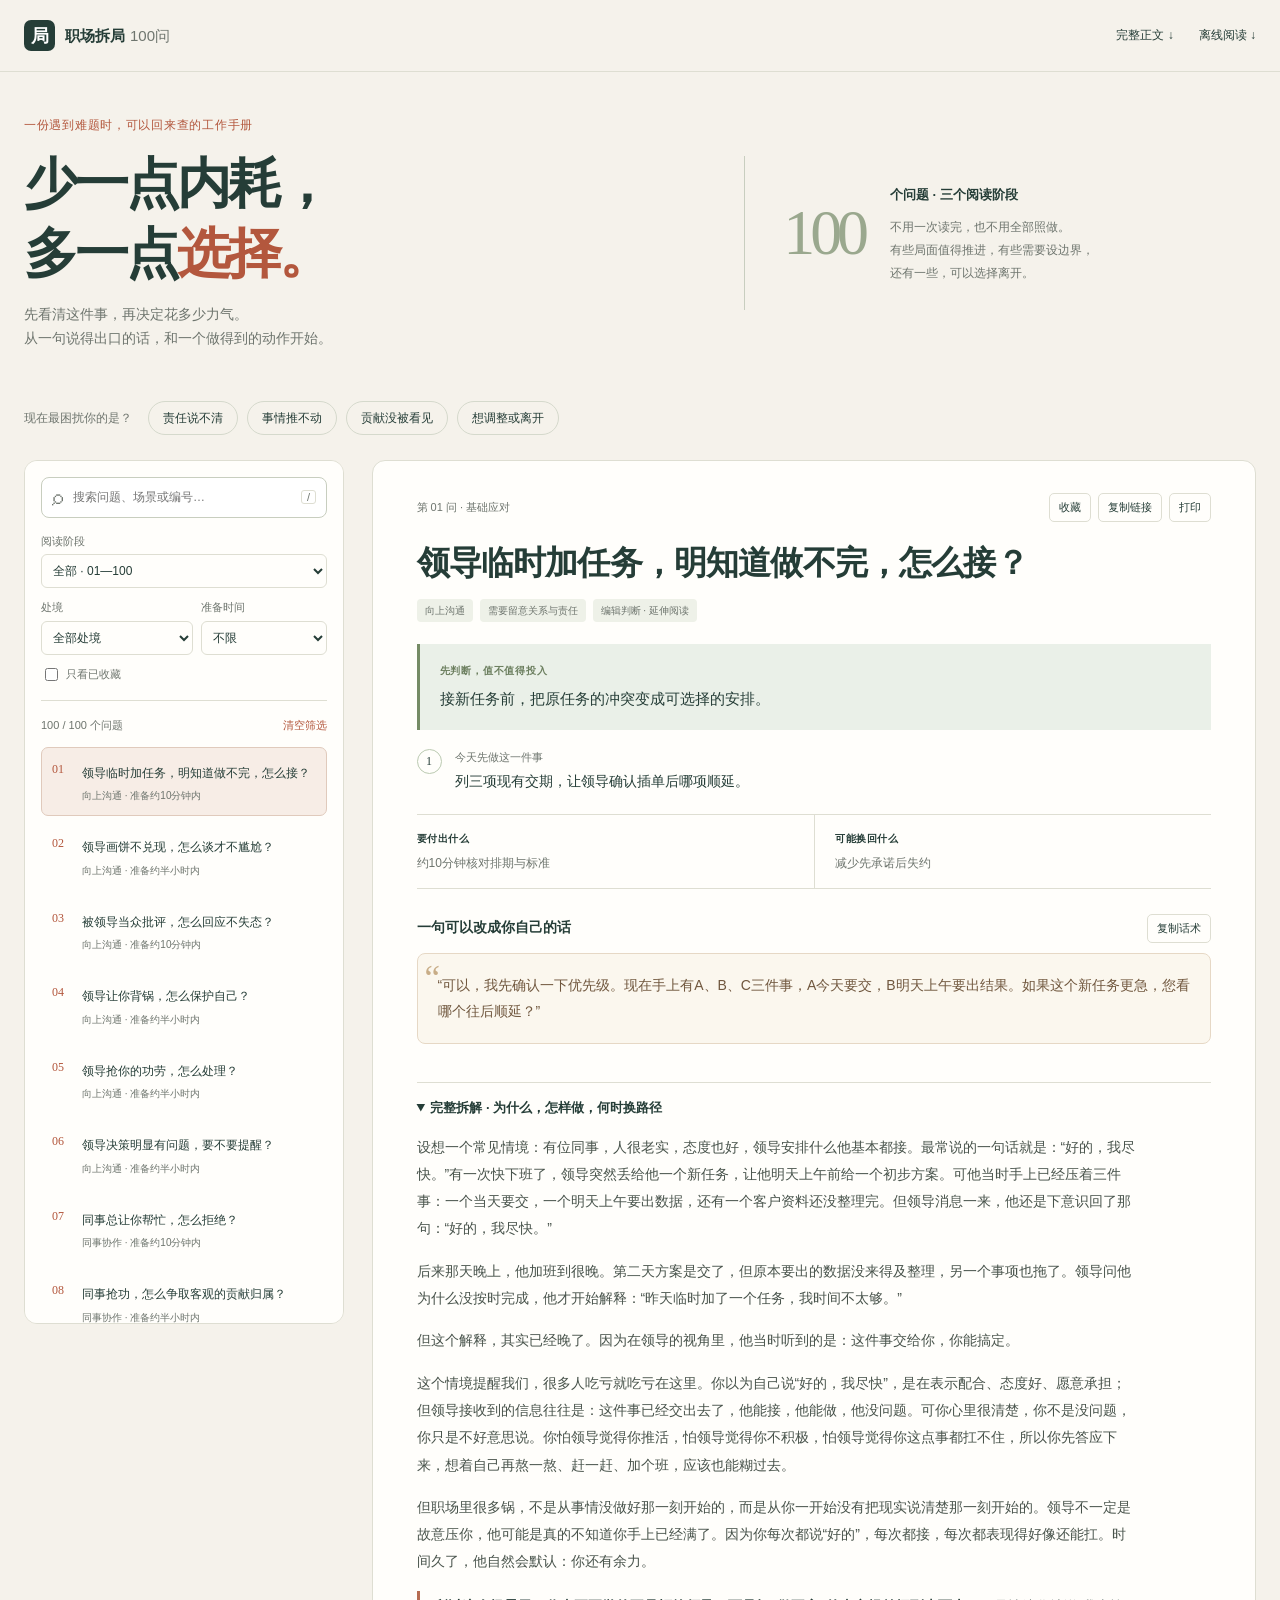
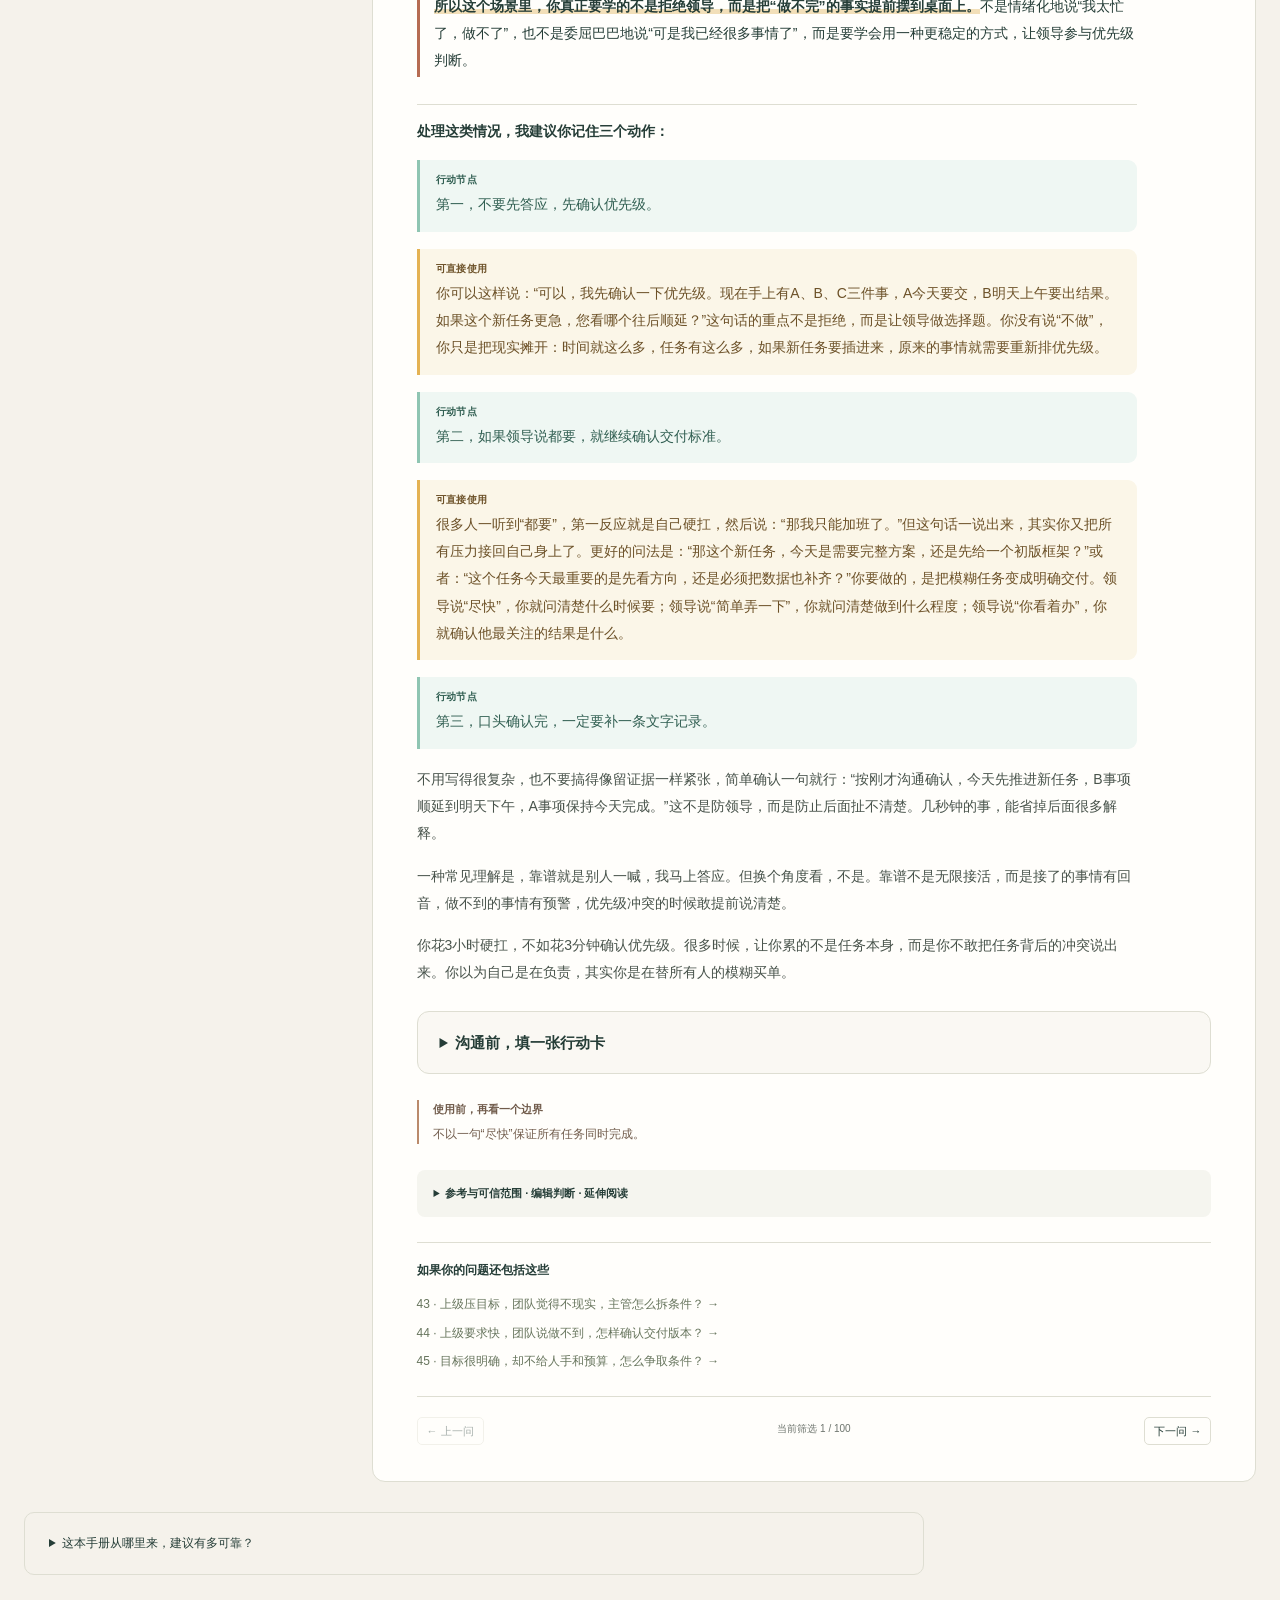
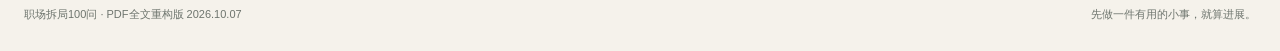
==== index.html @ 50fc25ee "Add selective highlights to article body" ====
<!doctype html>
<html lang="zh-CN"><head><meta charset="utf-8"><meta name="viewport" content="width=device-width,initial-scale=1"><meta name="description" content="100个职场难题，逐题说明判断、行动、成本、收益和边界。"><meta name="theme-color" content="#f5f2eb"><meta property="og:type" content="website"><meta property="og:title" content="职场拆局100问 · 少一点内耗，多一点选择"><meta property="og:description" content="一份遇到职场难题时，可以回来查的工作手册。"><meta property="og:url" content="https://samuelsin526.github.io/-627806/"><link rel="canonical" href="https://samuelsin526.github.io/-627806/"><title>职场拆局100问 · 少一点内耗，多一点选择</title><link rel="stylesheet" href="style.css?v=107"></head>
<body><a class="skip" href="#detail">跳到正文</a><header class="top"><a class="brand" href="#q=1"><span class="brand-mark">局</span><span>职场拆局<span class="brand-count">100问</span></span></a><nav aria-label="工具"><a href="book/完整正文.md" download>完整正文 ↓</a><a href="offline.html" download>离线阅读 ↓</a></nav></header>
<main class="wrap"><section class="hero"><div><div class="eyebrow">一份遇到难题时，可以回来查的工作手册</div><h1>少一点内耗，<br>多一点<span>选择。</span></h1><p>先看清这件事，再决定花多少力气。<br>从一句说得出口的话，和一个做得到的动作开始。</p></div><div class="hero-note"><span class="note-number">100</span><div><b>个问题 · 三个阅读阶段</b><p>不用一次读完，也不用全部照做。<br>有些局面值得推进，有些需要设边界，<br>还有一些，可以选择离开。</p></div></div></section>
<section class="start" aria-label="从当前处境开始"><span>现在最困扰你的是？</span><button data-start="背锅">责任说不清</button><button data-start="推进">事情推不动</button><button data-start="绩效">贡献没被看见</button><button data-start="离职">想调整或离开</button></section>
<div class="workspace"><aside class="sidebar" aria-label="查找问题"><label class="sr-only" for="search">搜索问题或正文</label><div class="search-wrap"><span aria-hidden="true">⌕</span><input id="search" type="search" placeholder="搜索问题、场景或编号…"><kbd>/</kbd></div><div class="filters"><label for="volume">阅读阶段</label><select id="volume"><option value="all">全部 · 01—100</option><option value="1">基础应对 · 01—30</option><option value="2">协作进阶 · 31—60</option><option value="3">高阶判断与选择 · 61—100</option></select><div class="filter-pair"><div><label for="category">处境</label><select id="category"><option value="all">全部处境</option><option value="up">向上沟通</option><option value="peer">同事协作</option><option value="manage">团队管理</option><option value="self">工作自保</option><option value="talk">表达与发展</option><option value="org">组织判断</option></select></div><div><label for="time">准备时间</label><select id="time"><option value="all">不限</option><option value="10">10分钟内</option><option value="30">30分钟内</option></select></div></div><label class="saved-filter"><input id="savedOnly" type="checkbox">只看已收藏</label></div><div class="list-head"><span id="count" role="status" aria-live="polite"></span><button id="reset">清空筛选</button></div><div id="questionList" class="question-list"></div><p class="side-note">时间是准备动作的编辑估计，不包含等待、练习或正式程序。建议不保证结果。</p></aside><article id="detail" class="detail" tabindex="-1" aria-label="问题正文"></article></div>
<section class="about"><details><summary>这本手册从哪里来，建议有多可靠？</summary><p>本版已读取用户提供的ima三册PDF正文，保留1—100问的场景递进，并独立重构分析、示例与行动卡。《高性价比人生指南》启发了成本、收益、边界和按需查询的组织方式。本文判断和示例由编辑重构，不声称逐题复现原文。</p><p>多数内容是编辑判断，未用研究验证话术效果。官方规则只对应具体边界；中文书籍、国内文章和案例用于提供延伸视角，不替整题背书。每题说明参考范围，不使用没有依据的证据等级。规则以中国大陆常见劳动关系为背景，具体争议需结合实际事实、程序和现行规定。</p><p><a href="docs/来源与核验.md">查看来源、核验状态与重构说明 →</a> · <a href="https://eternity4719.github.io/HowToLiveBetter/" target="_blank" rel="noreferrer">阅读风格参考 →</a></p></details></section></main><footer class="wrap footer"><span>职场拆局100问 · PDF全文重构版 2026.10.07</span><span>先做一件有用的小事，就算进展。</span></footer><noscript><p class="wrap">当前浏览器未开启JavaScript，请阅读<a href="book/完整正文.md">完整正文</a>。</p></noscript><script src="evidence.js?v=107"></script><script src="data.js?v=107"></script><script src="app.js?v=107"></script></body></html>
---- style.css ----
:root{--paper:#f5f2eb;--white:#fffefb;--ink:#253d37;--muted:#6e756e;--line:#deded2;--accent:#b3573d;--wash:#f7ede6;--green:#eaf0e8}*{box-sizing:border-box}html{scroll-behavior:smooth;scroll-padding-top:76px}body{margin:0;background:var(--paper);color:var(--ink);font:15px/1.7 -apple-system,BlinkMacSystemFont,"Segoe UI","Microsoft YaHei",sans-serif}button,input,select{font:inherit}button,a,select{touch-action:manipulation}button{cursor:pointer;color:var(--ink)}a{color:inherit;text-decoration-thickness:1px;text-underline-offset:4px}button:focus-visible,a:focus-visible,select:focus-visible,input:focus-visible,summary:focus-visible{outline:3px solid #ae653b;outline-offset:3px}.sr-only{position:absolute;width:1px;height:1px;padding:0;margin:-1px;overflow:hidden;clip:rect(0,0,0,0);white-space:nowrap;border:0}.skip{position:absolute;left:12px;top:-80px;background:var(--white);padding:12px;z-index:20}.skip:focus{top:8px}.top{height:72px;display:flex;align-items:center;justify-content:space-between;padding:0 max(24px,calc((100vw - 1320px)/2));border-bottom:1px solid var(--line);background:var(--paper)}.brand{display:flex;align-items:center;gap:10px;text-decoration:none;font-weight:750;white-space:nowrap}.brand-mark{display:grid;place-items:center;width:31px;height:31px;background:var(--ink);color:white;border-radius:7px;font:700 18px serif}.brand-count{font-weight:400;margin-left:5px;color:var(--muted)}nav{display:flex;gap:25px;font-size:12px}nav a{text-decoration:none}nav a:hover{color:var(--accent)}.wrap{max-width:1320px;margin:auto;padding:0 24px}.hero{display:grid;grid-template-columns:1.3fr 1fr;gap:55px;align-items:center;padding:43px 0 35px}.eyebrow{font-size:12px;color:var(--accent);letter-spacing:.06em}h1{font:650 clamp(35px,4.2vw,54px)/1.3 "Microsoft YaHei",sans-serif;letter-spacing:-.055em;margin:14px 0}h1 span{color:var(--accent)}.hero p{color:var(--muted);font-size:14px;margin:0}.hero-note{display:flex;align-items:center;gap:26px;border-left:1px solid #c8cebf;padding:25px 0 25px 38px}.note-number{font:500 64px/1 Georgia,serif;color:#9aa88e;letter-spacing:-.08em}.hero-note b{font-size:13px;font-weight:600}.hero-note p{font-size:12px;margin-top:10px;line-height:1.9}.start{display:flex;flex-wrap:wrap;align-items:center;gap:9px;padding:15px 0 25px;font-size:12px}.start>span{color:var(--muted);margin-right:7px}.start button{border:1px solid #d5d9cc;border-radius:30px;background:transparent;padding:6px 14px;font-size:12px}.start button:hover{background:var(--green);border-color:#a4b09a}.workspace{display:grid;grid-template-columns:320px minmax(0,1fr);gap:28px;align-items:start}.sidebar{background:var(--white);border:1px solid var(--line);border-radius:13px;padding:16px;position:sticky;top:18px;max-height:calc(100vh - 36px);overflow:auto;scrollbar-width:thin}.search-wrap{display:flex;align-items:center;border:1px solid #c8cebf;border-radius:8px;background:#fff;gap:8px;padding:8px 10px}.search-wrap>span{font-size:22px;line-height:1;color:var(--muted)}.search-wrap input{font-size:12px;min-width:0;width:100%;border:0;background:transparent;color:var(--ink);outline:none}.search-wrap:focus-within{outline:2px solid #ae653b}.search-wrap kbd{font:11px sans-serif;padding:0 5px;border:1px solid var(--line);color:var(--muted);border-radius:3px}.filters{margin-top:14px}.filters label{display:block;font-size:11px;color:var(--muted);margin-bottom:4px}.filters select{width:100%;min-height:34px;font-size:12px;color:var(--ink);background:var(--white);border:1px solid var(--line);border-radius:6px;padding:5px 7px}.filter-pair{display:grid;grid-template-columns:1.2fr 1fr;gap:8px;margin:10px 0}.filters .saved-filter{display:flex;align-items:center;gap:5px;margin:10px 0 0}.saved-filter input{accent-color:var(--ink)}.list-head{display:flex;align-items:center;justify-content:space-between;margin:16px 0 9px;padding-top:12px;border-top:1px solid var(--line);font-size:11px;color:var(--muted)}.list-head button{border:0;background:none;color:var(--accent);font-size:11px;padding:3px 0}.question-list{display:grid;gap:5px}.question{display:flex;gap:10px;align-items:flex-start;width:100%;padding:11px 10px;border:1px solid transparent;border-radius:7px;background:transparent;text-align:left}.question:hover{background:#f2f4ed}.question.active{background:var(--wash);border-color:#e0cabc}.num{font:12px/1.8 Georgia,serif;color:var(--accent);flex:0 0 20px}.qtitle{font-size:12px;line-height:1.6;font-weight:550}.qmeta{display:block;font-size:10px;margin-top:3px;color:var(--muted)}.side-note{font-size:10px;color:var(--muted);margin:18px 4px 3px}.detail{min-width:0;background:var(--white);border:1px solid var(--line);border-radius:13px;padding:32px clamp(23px,3.4vw,47px) 36px;min-height:700px;scroll-margin-top:15px;outline:none}.detail-tools{display:flex;justify-content:space-between;align-items:center;gap:15px;color:var(--muted);font-size:11px}.tool-buttons{display:flex;gap:7px}.small-button{background:transparent;border:1px solid var(--line);padding:4px 9px;border-radius:5px;font-size:11px}.small-button:hover{border-color:#afbb9c;background:var(--green)}.small-button[aria-pressed=true]{background:var(--green)}h2{font-size:clamp(24px,2.6vw,35px);line-height:1.45;letter-spacing:-.025em;font-weight:650;margin:17px 0 12px}.tags{display:flex;gap:7px;flex-wrap:wrap;font-size:10px;color:var(--muted)}.tags span{background:#eef1e8;padding:3px 8px;border-radius:4px}.tags .risk-high{background:#f6e7dc;color:#96533a}.verdict{padding:18px 20px;background:var(--green);border-left:3px solid #758b65;margin:22px 0 15px;font-size:15px;line-height:1.8}.small-label{display:block;color:#6b7e5e;font-size:10px;letter-spacing:.08em;font-weight:600;margin-bottom:5px}.first-action{display:flex;gap:13px;font-size:14px;margin:18px 0 20px}.step-circle{flex:0 0 25px;height:25px;display:grid;place-items:center;border:1px solid #bbcab1;border-radius:50%;font:12px Georgia,serif;margin-top:1px}.first-action b{display:block;font-size:11px;color:var(--muted);font-weight:500;margin-bottom:3px}.value-row{display:grid;grid-template-columns:1fr 1fr;border-block:1px solid var(--line);margin:20px 0}.value-row>div{padding:15px 13px 15px 0;font-size:12px;color:var(--muted)}.value-row>div+div{border-left:1px solid var(--line);padding-left:20px}.value-row b{display:block;font-size:10px;font-weight:600;letter-spacing:.05em;margin-bottom:6px;color:var(--ink)}.section-heading{display:flex;justify-content:space-between;align-items:center;gap:10px;margin:25px 0 10px}.section-heading h3{font-size:14px;font-weight:650;margin:0}.quote{position:relative;border:1px solid #e6d8c5;border-radius:8px;background:#fbf7ee;padding:19px 20px;margin:0;font-size:14px;line-height:1.85;color:#70573e}.quote::before{content:'“';font:35px/1 Georgia,serif;color:#c8ad87;position:absolute;left:7px;top:7px}.copy-status{font-size:11px;color:var(--accent);min-height:18px;margin-top:5px}.reading{margin-top:15px}.reading summary{padding:14px 0;border-top:1px solid var(--line);font-size:13px;font-weight:600;cursor:pointer}.body-copy{max-width:720px}.body-copy p{font-size:14px;line-height:1.95;color:#48534b;margin:0 0 15px;overflow-wrap:anywhere}.body-copy h4{font-size:13px;margin:22px 0 7px;color:var(--ink)}.boundary{border-left:2px solid #ba8a6b;padding:0 0 0 14px;margin:26px 0;font-size:12px;color:#715c4c}.boundary b{display:block;font-size:11px;margin-bottom:5px}.reference{background:#f5f5ef;border-radius:8px;padding:14px 17px;margin-top:25px;font-size:11px;color:var(--muted)}.reference summary{cursor:pointer;color:var(--ink);font-weight:600}.reference p{margin:8px 0}.source-item{margin-top:11px}.source-item a{display:block;color:#405e45}.source-item span{font-size:10px}.related{margin-top:25px;border-top:1px solid var(--line);padding-top:17px}.related h3{font-size:12px;margin:0 0 10px}.related a{display:block;font-size:12px;text-decoration:none;padding:4px 0;color:#66745c}.related a:hover{color:var(--accent)}.pager{display:flex;justify-content:space-between;gap:12px;padding-top:20px;margin-top:20px;border-top:1px solid var(--line)}.pager button{font-size:11px}.pager button:disabled{opacity:.4;cursor:default}.empty{padding:28px 8px;text-align:center;color:var(--muted);font-size:13px}.empty button{margin-top:14px}.about{max-width:900px;margin:30px 0;padding:20px 24px;border:1px solid var(--line);border-radius:10px;color:var(--muted);font-size:12px}.about summary{cursor:pointer;color:var(--ink)}.about p{margin:10px 0}.footer{display:flex;justify-content:space-between;gap:15px;font-size:11px;color:var(--muted);padding-bottom:28px}
@media(max-width:850px){.workspace{grid-template-columns:260px minmax(0,1fr);gap:15px}.hero{gap:20px}.hero-note{padding-left:20px;gap:15px}.note-number{font-size:46px}.detail{padding:25px 22px}.filter-pair{grid-template-columns:1fr}.top{padding:0 22px}nav{gap:15px}}@media(max-width:650px){.wrap{padding:0 16px}.top{height:60px;padding:0 16px}.brand{font-size:13px}.brand-mark{width:27px;height:27px;font-size:16px}.brand-count{margin-left:3px}nav{gap:12px;font-size:11px}nav a:first-child{display:none}.hero{grid-template-columns:1fr;padding:28px 0 22px;gap:18px}.hero h1{font-size:38px}.hero-note{border-left:0;border-top:1px solid var(--line);padding:18px 0 0;gap:18px}.note-number{font-size:44px}.hero-note p{margin-top:5px}.hero-note p br{display:none}.hero-note div{max-width:280px}.start{gap:7px;padding-bottom:20px}.start>span{width:100%}.start button{padding:5px 10px;font-size:11px}.workspace{display:flex;flex-direction:column;gap:16px}.sidebar{position:static;max-height:none;width:100%;padding:13px}.filter-pair{grid-template-columns:1fr 1fr}.question-list{max-height:235px;overflow:auto;scrollbar-width:thin}.side-note{display:none}.detail{width:100%;padding:22px 20px;min-height:400px}.detail-tools{align-items:flex-start}.tool-buttons{gap:5px}.small-button{padding:5px 7px}h2{font-size:25px}.verdict{font-size:14px;padding:15px}.value-row>div{font-size:11px}.quote{font-size:13px}.body-copy p{font-size:14px;line-height:1.95}.footer{display:block;padding-bottom:22px}.footer span{display:block}.about{padding:16px}.tags{font-size:10px}}
@media print{body{background:white}.top,.hero,.start,.sidebar,.about,.footer,.tool-buttons,.pager,.related,.copy-status,.copy-button{display:none}.wrap{padding:0;max-width:none}.workspace{display:block}.detail{border:0;padding:0}.reading summary{display:none}h2{font-size:24px}.reference{background:none}.quote{background:none}.verdict{background:none}.body-copy{max-width:none}.body-copy p{font-size:11pt}a{overflow-wrap:anywhere}}
.mobile-browse{display:none}@media(max-width:650px){.mobile-browse{display:inline-block;margin-top:10px}.sidebar .filters,.sidebar .question-list{display:none}.sidebar.expanded .filters{display:block}.sidebar.expanded .question-list{display:grid}.sidebar .list-head{margin-bottom:0}.sidebar.expanded .list-head{margin-bottom:9px}}

.action-card{margin:24px 0;padding:18px 22px;border:1px solid var(--line);border-radius:12px;background:#faf8f3}.action-card summary{cursor:pointer;font-weight:600}.action-card #cardText p{margin:16px 0;line-height:1.8}.card-note{font-size:13px;color:var(--muted)}

/* Selective reading marks: keep most prose plain and only surface decisions or reusable wording. */
.body-callout{margin:17px 0;padding:13px 16px;border-left:3px solid;border-radius:0 9px 9px 0}.body-callout>span{display:block;margin-bottom:4px;font-size:10px;line-height:1.4;font-weight:700;letter-spacing:.04em}.body-callout p{margin:0;color:inherit}.body-script{background:#fbf6e8;border-color:#e4b253;color:#6c5128}.body-step{background:#eff7f3;border-color:#8fc5b2;color:#315f52}.body-key{padding:2px 0 2px 14px;border-left:3px solid #b66c52;color:var(--ink)!important}.body-key strong{font-weight:700;background:linear-gradient(transparent 68%,#f2dfb8 68%)}.body-divider{margin:27px 0 13px!important;padding-top:15px;border-top:1px solid var(--line);font-size:14px!important}

/* Narrow-screen safeguards for long titles and the detail toolbar. */
.tool-buttons{flex-wrap:wrap;justify-content:flex-end}h2{overflow-wrap:anywhere}
@media(max-width:650px){.detail-tools{align-items:flex-start;flex-direction:column;gap:9px}.tool-buttons{width:100%;justify-content:flex-start}.small-button[data-print]{display:none}}
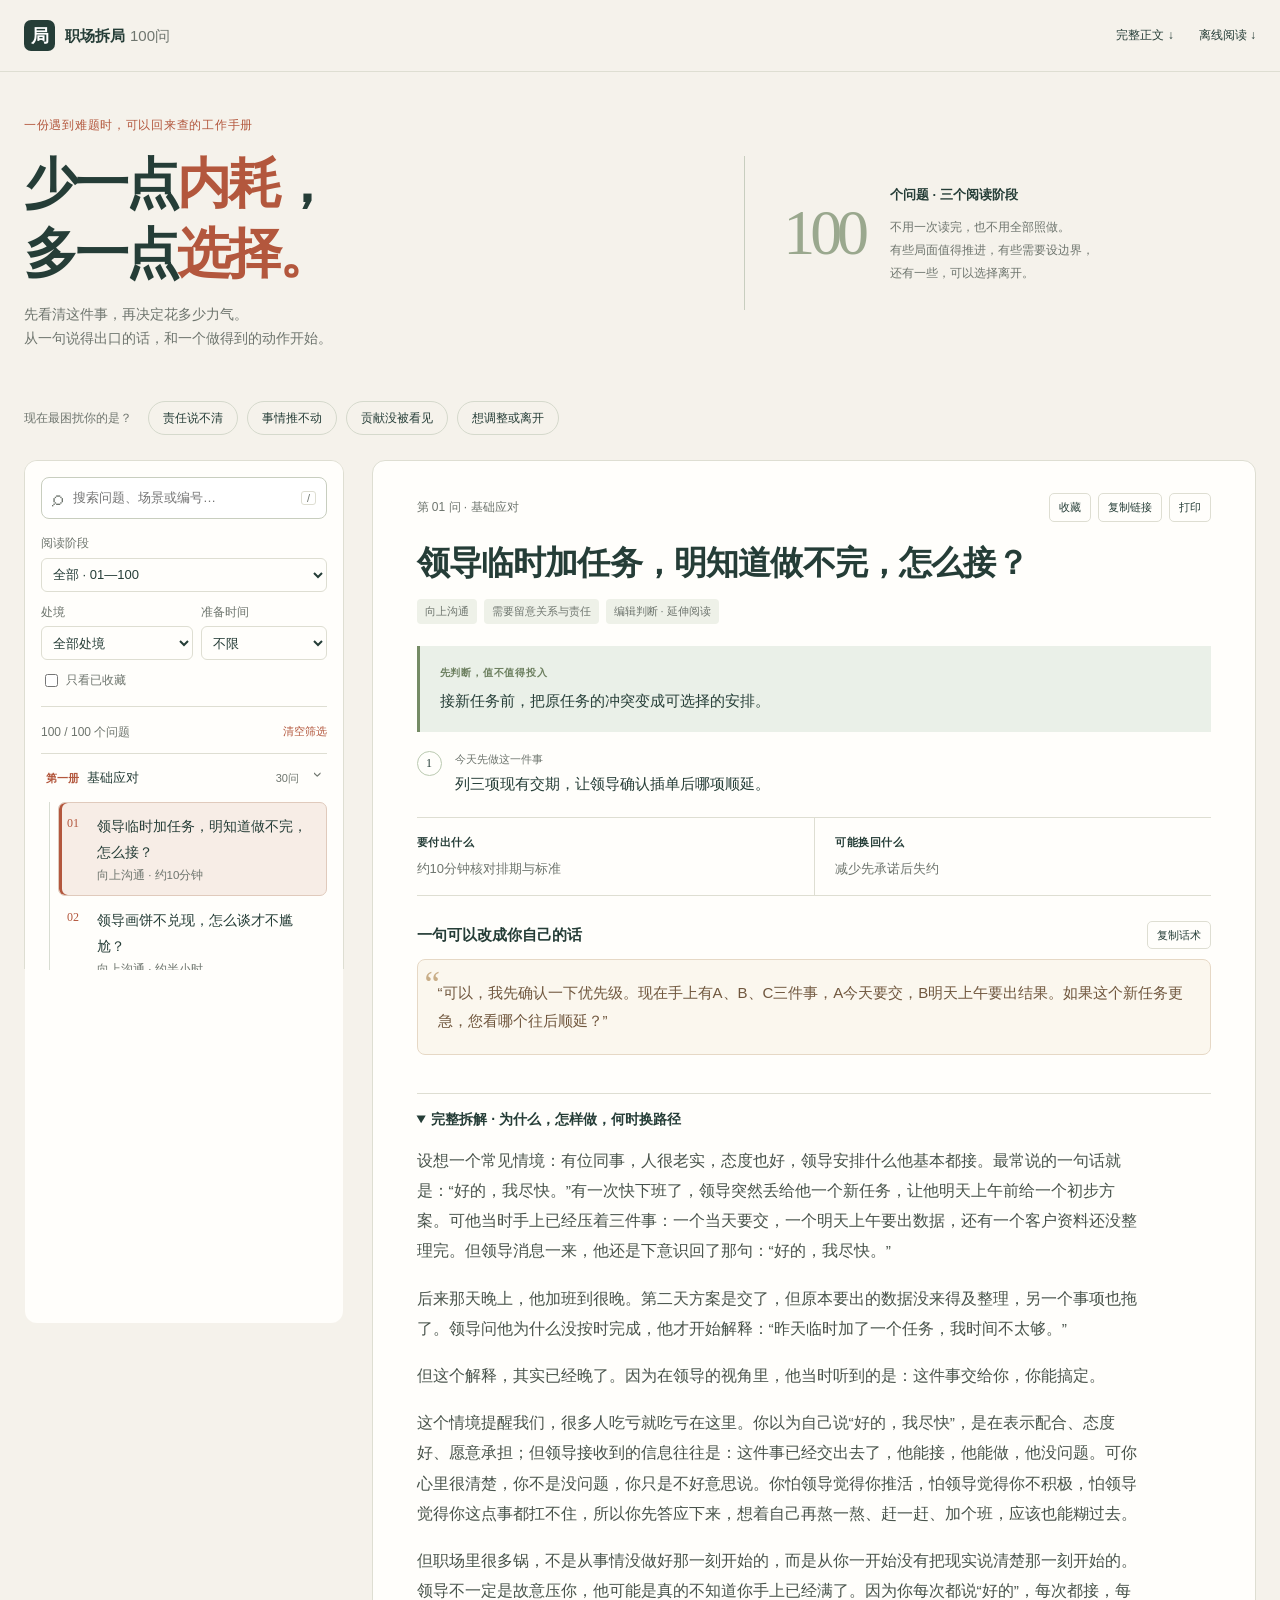
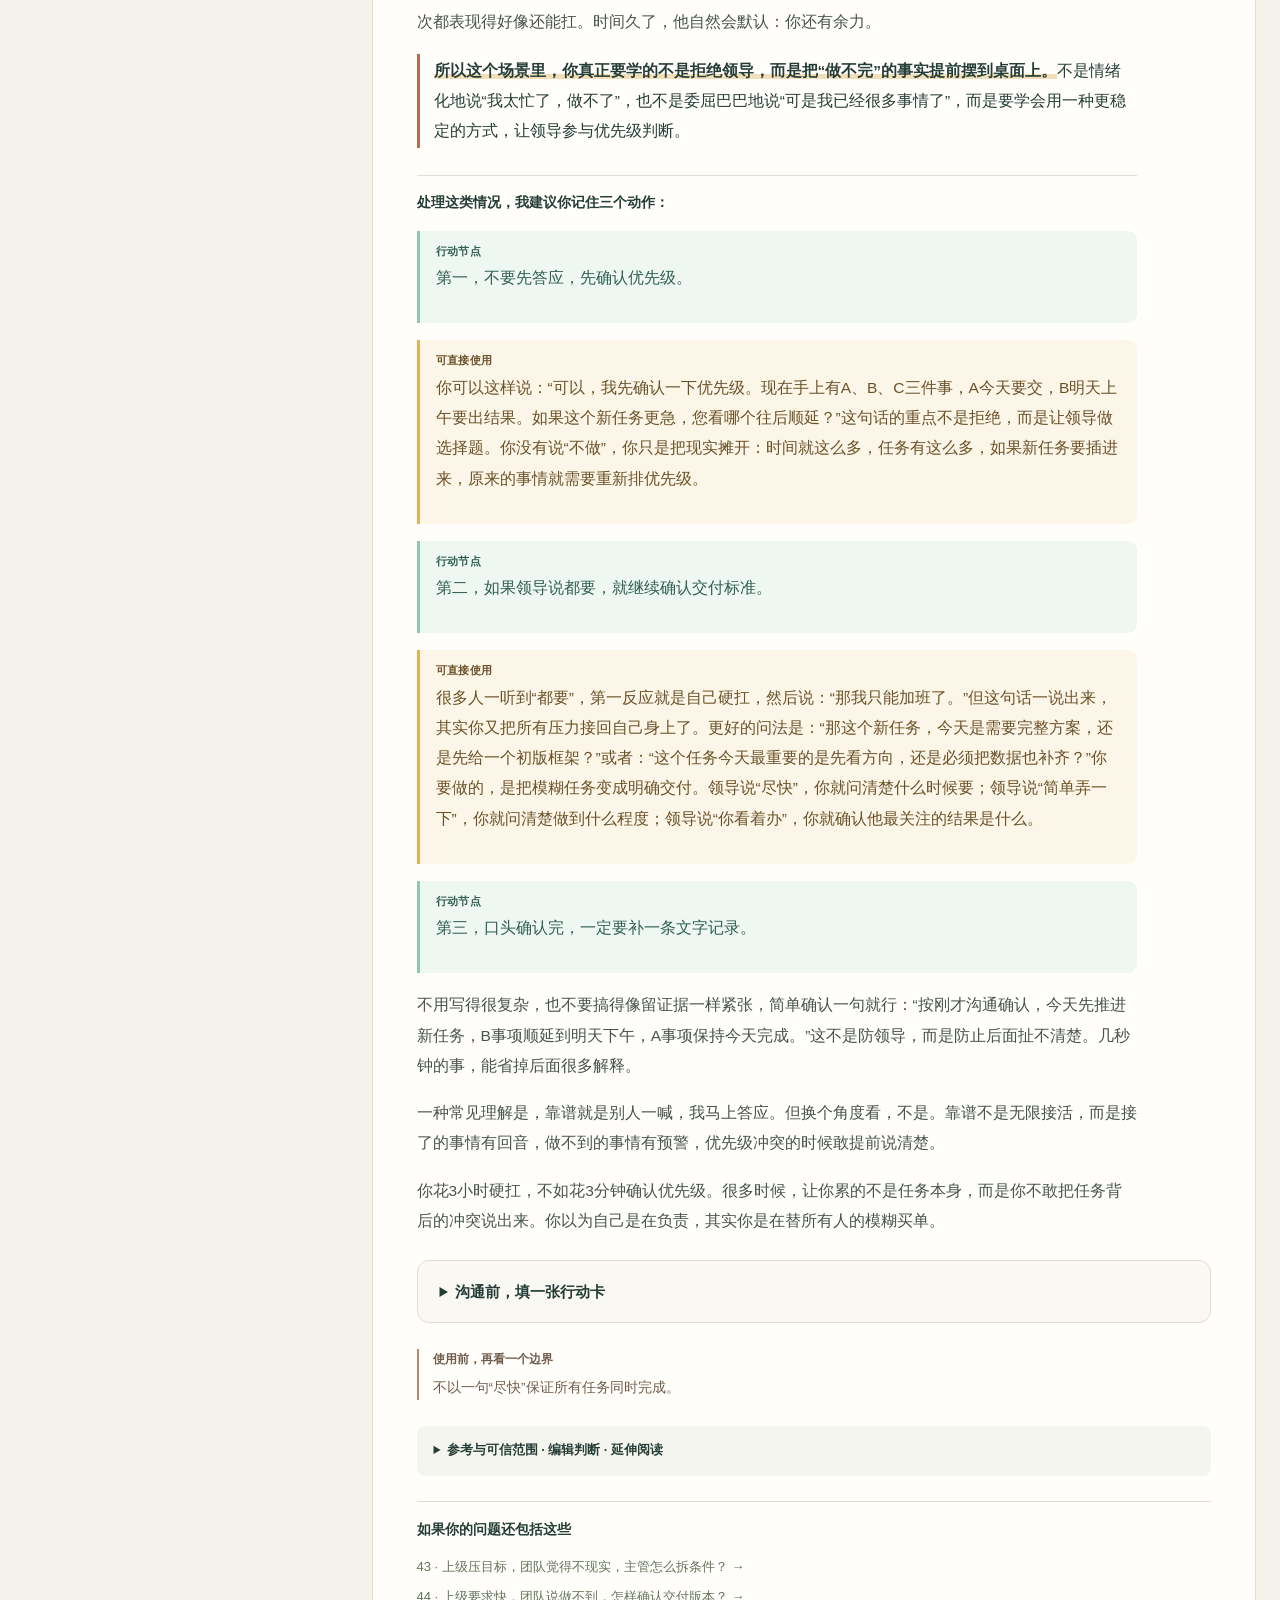
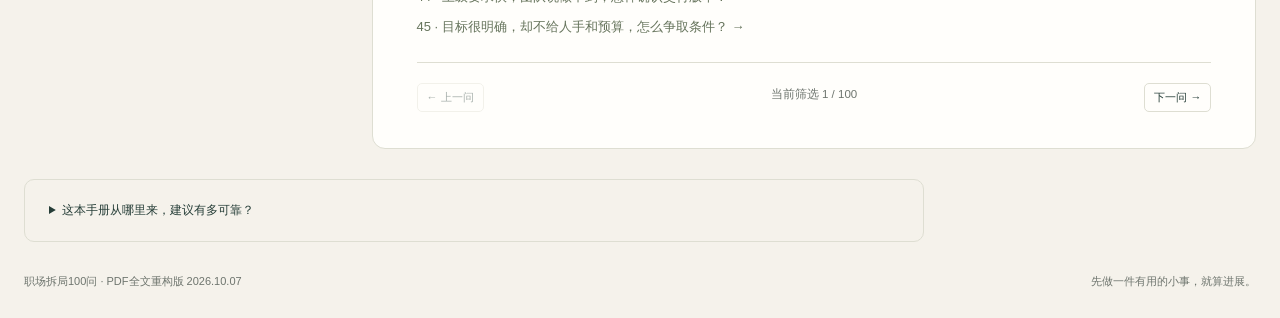
==== commit 3080487c: "Refine directory and reading hierarchy" ====
--- a/index.html
+++ b/index.html
@@ -1,7 +1,7 @@
 <!doctype html>
-<html lang="zh-CN"><head><meta charset="utf-8"><meta name="viewport" content="width=device-width,initial-scale=1"><meta name="description" content="100个职场难题，逐题说明判断、行动、成本、收益和边界。"><meta name="theme-color" content="#f5f2eb"><meta property="og:type" content="website"><meta property="og:title" content="职场拆局100问 · 少一点内耗，多一点选择"><meta property="og:description" content="一份遇到职场难题时，可以回来查的工作手册。"><meta property="og:url" content="https://samuelsin526.github.io/-627806/"><link rel="canonical" href="https://samuelsin526.github.io/-627806/"><title>职场拆局100问 · 少一点内耗，多一点选择</title><link rel="stylesheet" href="style.css?v=107"></head>
+<html lang="zh-CN"><head><meta charset="utf-8"><meta name="viewport" content="width=device-width,initial-scale=1"><meta name="description" content="100个职场难题，逐题说明判断、行动、成本、收益和边界。"><meta name="theme-color" content="#f5f2eb"><meta property="og:type" content="website"><meta property="og:title" content="职场拆局100问 · 少一点内耗，多一点选择"><meta property="og:description" content="一份遇到职场难题时，可以回来查的工作手册。"><meta property="og:url" content="https://samuelsin526.github.io/-627806/"><link rel="canonical" href="https://samuelsin526.github.io/-627806/"><title>职场拆局100问 · 少一点内耗，多一点选择</title><link rel="stylesheet" href="style.css?v=108"></head>
 <body><a class="skip" href="#detail">跳到正文</a><header class="top"><a class="brand" href="#q=1"><span class="brand-mark">局</span><span>职场拆局<span class="brand-count">100问</span></span></a><nav aria-label="工具"><a href="book/完整正文.md" download>完整正文 ↓</a><a href="offline.html" download>离线阅读 ↓</a></nav></header>
-<main class="wrap"><section class="hero"><div><div class="eyebrow">一份遇到难题时，可以回来查的工作手册</div><h1>少一点内耗，<br>多一点<span>选择。</span></h1><p>先看清这件事，再决定花多少力气。<br>从一句说得出口的话，和一个做得到的动作开始。</p></div><div class="hero-note"><span class="note-number">100</span><div><b>个问题 · 三个阅读阶段</b><p>不用一次读完，也不用全部照做。<br>有些局面值得推进，有些需要设边界，<br>还有一些，可以选择离开。</p></div></div></section>
+<main class="wrap"><section class="hero"><div><div class="eyebrow">一份遇到难题时，可以回来查的工作手册</div><h1>少一点<span>内耗</span>，<br>多一点<span>选择。</span></h1><p>先看清这件事，再决定花多少力气。<br>从一句说得出口的话，和一个做得到的动作开始。</p></div><div class="hero-note"><span class="note-number">100</span><div><b>个问题 · 三个阅读阶段</b><p>不用一次读完，也不用全部照做。<br>有些局面值得推进，有些需要设边界，<br>还有一些，可以选择离开。</p></div></div></section>
 <section class="start" aria-label="从当前处境开始"><span>现在最困扰你的是？</span><button data-start="背锅">责任说不清</button><button data-start="推进">事情推不动</button><button data-start="绩效">贡献没被看见</button><button data-start="离职">想调整或离开</button></section>
 <div class="workspace"><aside class="sidebar" aria-label="查找问题"><label class="sr-only" for="search">搜索问题或正文</label><div class="search-wrap"><span aria-hidden="true">⌕</span><input id="search" type="search" placeholder="搜索问题、场景或编号…"><kbd>/</kbd></div><div class="filters"><label for="volume">阅读阶段</label><select id="volume"><option value="all">全部 · 01—100</option><option value="1">基础应对 · 01—30</option><option value="2">协作进阶 · 31—60</option><option value="3">高阶判断与选择 · 61—100</option></select><div class="filter-pair"><div><label for="category">处境</label><select id="category"><option value="all">全部处境</option><option value="up">向上沟通</option><option value="peer">同事协作</option><option value="manage">团队管理</option><option value="self">工作自保</option><option value="talk">表达与发展</option><option value="org">组织判断</option></select></div><div><label for="time">准备时间</label><select id="time"><option value="all">不限</option><option value="10">10分钟内</option><option value="30">30分钟内</option></select></div></div><label class="saved-filter"><input id="savedOnly" type="checkbox">只看已收藏</label></div><div class="list-head"><span id="count" role="status" aria-live="polite"></span><button id="reset">清空筛选</button></div><div id="questionList" class="question-list"></div><p class="side-note">时间是准备动作的编辑估计，不包含等待、练习或正式程序。建议不保证结果。</p></aside><article id="detail" class="detail" tabindex="-1" aria-label="问题正文"></article></div>
-<section class="about"><details><summary>这本手册从哪里来，建议有多可靠？</summary><p>本版已读取用户提供的ima三册PDF正文，保留1—100问的场景递进，并独立重构分析、示例与行动卡。《高性价比人生指南》启发了成本、收益、边界和按需查询的组织方式。本文判断和示例由编辑重构，不声称逐题复现原文。</p><p>多数内容是编辑判断，未用研究验证话术效果。官方规则只对应具体边界；中文书籍、国内文章和案例用于提供延伸视角，不替整题背书。每题说明参考范围，不使用没有依据的证据等级。规则以中国大陆常见劳动关系为背景，具体争议需结合实际事实、程序和现行规定。</p><p><a href="docs/来源与核验.md">查看来源、核验状态与重构说明 →</a> · <a href="https://eternity4719.github.io/HowToLiveBetter/" target="_blank" rel="noreferrer">阅读风格参考 →</a></p></details></section></main><footer class="wrap footer"><span>职场拆局100问 · PDF全文重构版 2026.10.07</span><span>先做一件有用的小事，就算进展。</span></footer><noscript><p class="wrap">当前浏览器未开启JavaScript，请阅读<a href="book/完整正文.md">完整正文</a>。</p></noscript><script src="evidence.js?v=107"></script><script src="data.js?v=107"></script><script src="app.js?v=107"></script></body></html>
+<section class="about"><details><summary>这本手册从哪里来，建议有多可靠？</summary><p>本版已读取用户提供的ima三册PDF正文，保留1—100问的场景递进，并独立重构分析、示例与行动卡。《高性价比人生指南》启发了成本、收益、边界和按需查询的组织方式。本文判断和示例由编辑重构，不声称逐题复现原文。</p><p>多数内容是编辑判断，未用研究验证话术效果。官方规则只对应具体边界；中文书籍、国内文章和案例用于提供延伸视角，不替整题背书。每题说明参考范围，不使用没有依据的证据等级。规则以中国大陆常见劳动关系为背景，具体争议需结合实际事实、程序和现行规定。</p><p><a href="docs/来源与核验.md">查看来源、核验状态与重构说明 →</a> · <a href="https://eternity4719.github.io/HowToLiveBetter/" target="_blank" rel="noreferrer">阅读风格参考 →</a></p></details></section></main><footer class="wrap footer"><span>职场拆局100问 · PDF全文重构版 2026.10.07</span><span>先做一件有用的小事，就算进展。</span></footer><noscript><p class="wrap">当前浏览器未开启JavaScript，请阅读<a href="book/完整正文.md">完整正文</a>。</p></noscript><script src="evidence.js?v=108"></script><script src="data.js?v=108"></script><script src="app.js?v=108"></script></body></html>
--- a/style.css
+++ b/style.css
@@ -8,6 +8,12 @@
 /* Selective reading marks: keep most prose plain and only surface decisions or reusable wording. */
 .body-callout{margin:17px 0;padding:13px 16px;border-left:3px solid;border-radius:0 9px 9px 0}.body-callout>span{display:block;margin-bottom:4px;font-size:10px;line-height:1.4;font-weight:700;letter-spacing:.04em}.body-callout p{margin:0;color:inherit}.body-script{background:#fbf6e8;border-color:#e4b253;color:#6c5128}.body-step{background:#eff7f3;border-color:#8fc5b2;color:#315f52}.body-key{padding:2px 0 2px 14px;border-left:3px solid #b66c52;color:var(--ink)!important}.body-key strong{font-weight:700;background:linear-gradient(transparent 68%,#f2dfb8 68%)}.body-divider{margin:27px 0 13px!important;padding-top:15px;border-top:1px solid var(--line);font-size:14px!important}
 
+/* Three-volume directory instead of one uninterrupted list. */
+.question-list{display:block}.toc-group{border-top:1px solid var(--line)}.toc-group:last-child{border-bottom:1px solid var(--line)}.toc-group>summary{position:relative;display:flex;align-items:center;justify-content:space-between;gap:8px;padding:13px 20px 13px 5px;list-style:none;cursor:pointer;font-size:13px}.toc-group>summary::-webkit-details-marker{display:none}.toc-group>summary::after{content:'›';position:absolute;right:5px;top:12px;color:var(--muted);font-size:17px;line-height:1;transition:transform .18s}.toc-group[open]>summary::after{transform:rotate(90deg)}.toc-group>summary span{display:flex;align-items:center;gap:8px}.toc-group>summary b{color:var(--accent);font-size:11px}.toc-group>summary small{margin-right:8px;color:var(--muted);font-size:11px}.toc-list{margin:0 0 10px 8px;padding-left:8px;border-left:1px solid #d8ddd2}.question{padding:10px 8px}.question.active{box-shadow:inset 3px 0 0 var(--accent)}
+
+/* Comfortable reading sizes for the directory, notes and long-form body. */
+.filters label,.list-head{font-size:12px}.filters select,.search-wrap input{font-size:13px}.qtitle{font-size:13.5px;line-height:1.55}.qmeta{font-size:11.5px;line-height:1.55}.detail-tools{font-size:12px}.tags{font-size:11px}.first-action{font-size:15px}.value-row>div{font-size:13px}.value-row b{font-size:11px}.section-heading h3{font-size:15px}.quote{font-size:15px}.reading summary{font-size:14px}.body-copy p{font-size:15.5px;line-height:1.95;margin-bottom:17px}.body-copy h4{font-size:14.5px;line-height:1.6}.body-callout>span{font-size:11px}.body-callout h4{margin:0 0 5px}.body-boundary{background:#edf6f2;border-color:#72b19c;color:#285a4d}.boundary{font-size:13.5px;line-height:1.8}.boundary b{font-size:12px}.reference{font-size:12.5px;line-height:1.75}.source-item span{font-size:11.5px}.related h3{font-size:13.5px}.related a{font-size:13px}
+
 /* Narrow-screen safeguards for long titles and the detail toolbar. */
 .tool-buttons{flex-wrap:wrap;justify-content:flex-end}h2{overflow-wrap:anywhere}
 @media(max-width:650px){.detail-tools{align-items:flex-start;flex-direction:column;gap:9px}.tool-buttons{width:100%;justify-content:flex-start}.small-button[data-print]{display:none}}
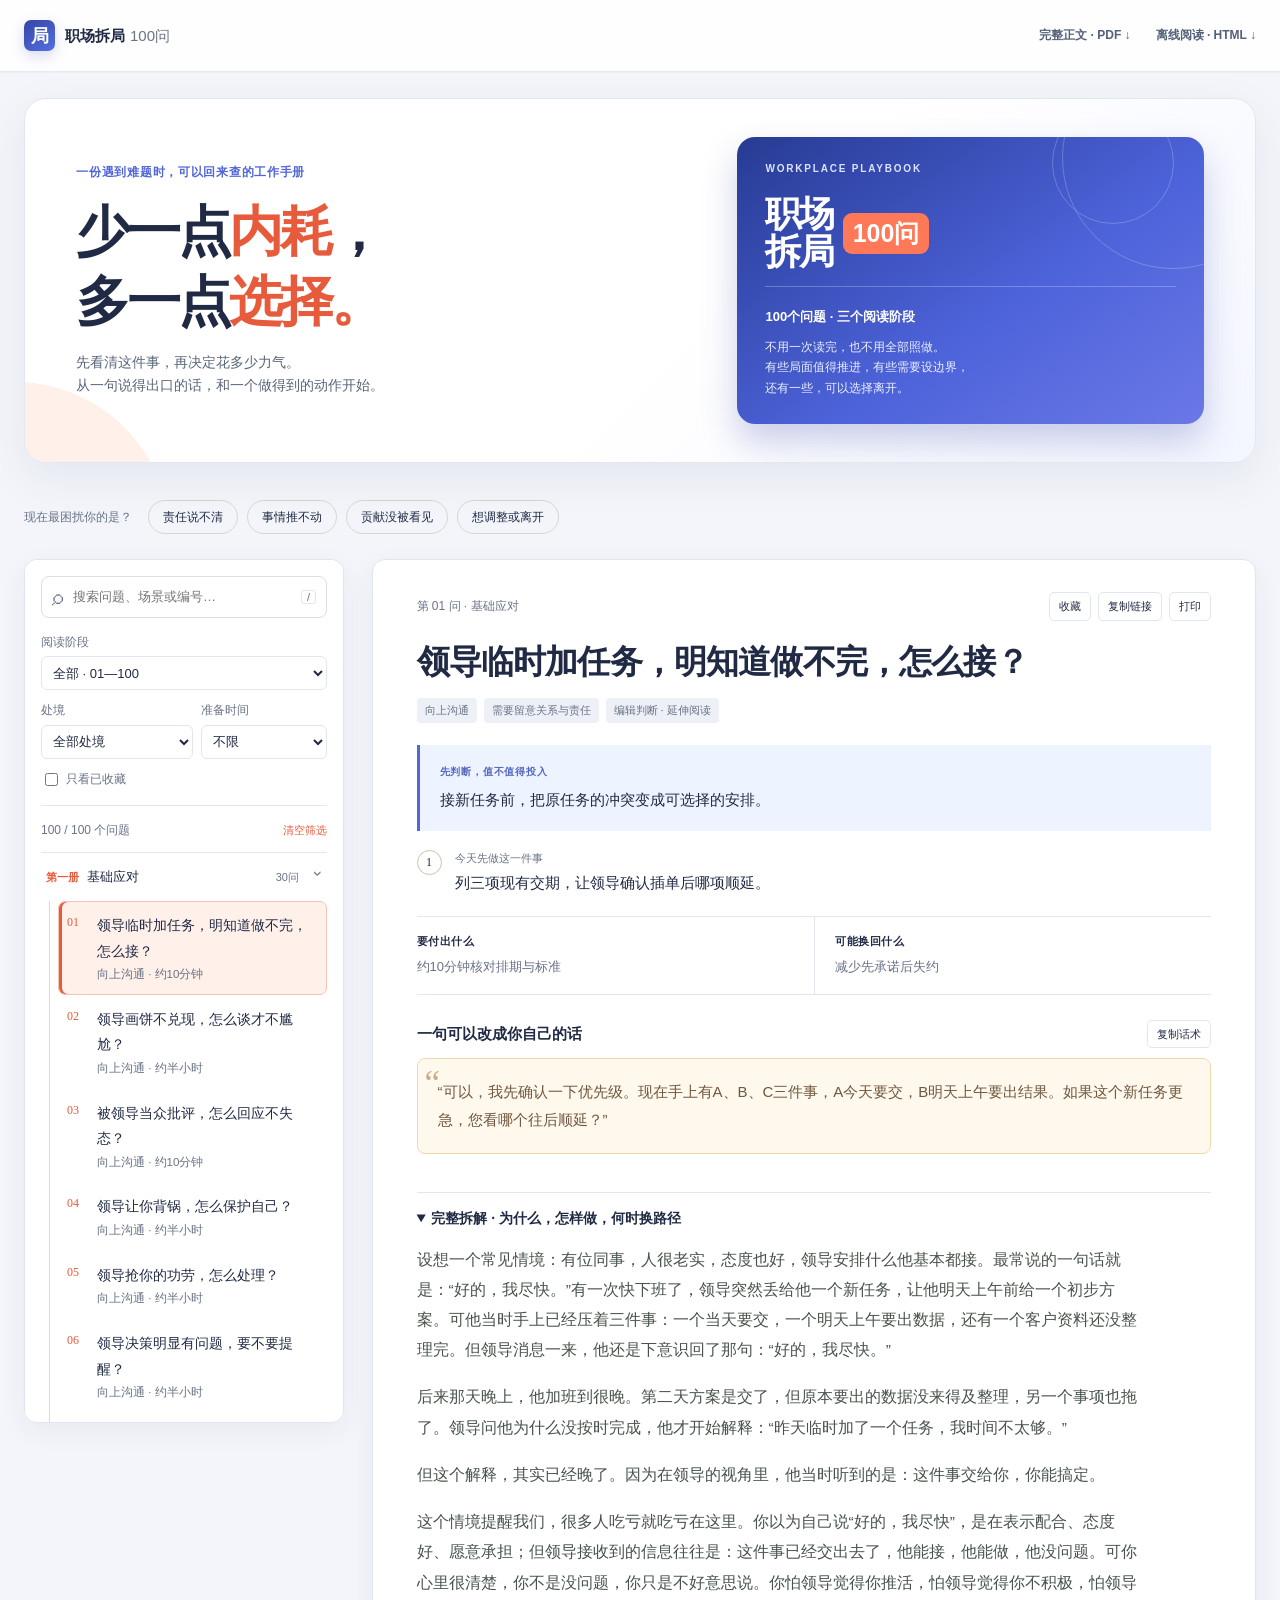
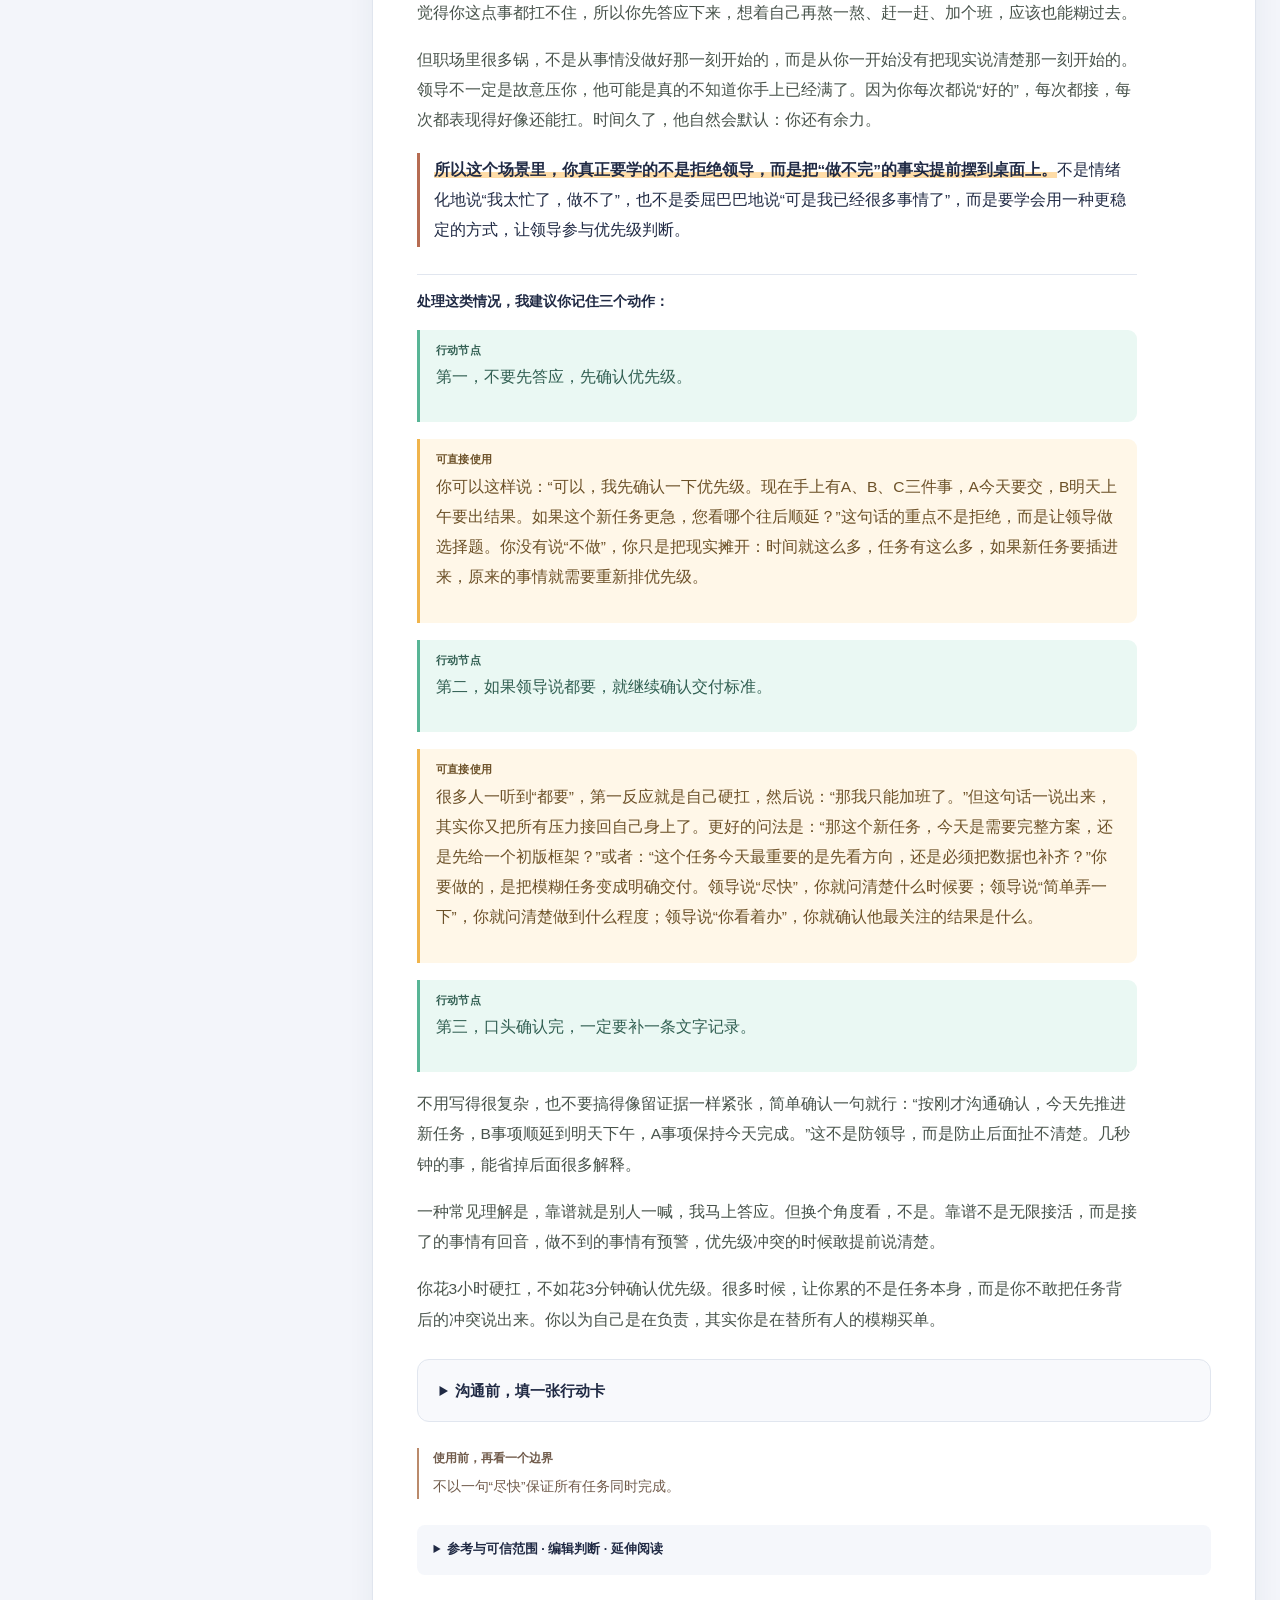
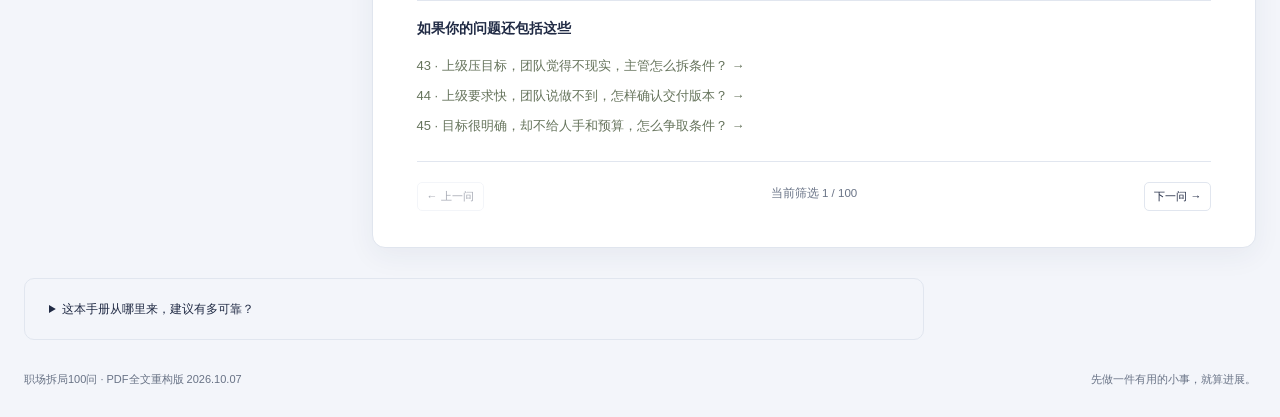
==== commit 66f1ffe4: "Refresh visual design and add PDF edition" ====
--- a/index.html
+++ b/index.html
@@ -1,7 +1,7 @@
 <!doctype html>
-<html lang="zh-CN"><head><meta charset="utf-8"><meta name="viewport" content="width=device-width,initial-scale=1"><meta name="description" content="100个职场难题，逐题说明判断、行动、成本、收益和边界。"><meta name="theme-color" content="#f5f2eb"><meta property="og:type" content="website"><meta property="og:title" content="职场拆局100问 · 少一点内耗，多一点选择"><meta property="og:description" content="一份遇到职场难题时，可以回来查的工作手册。"><meta property="og:url" content="https://samuelsin526.github.io/-627806/"><link rel="canonical" href="https://samuelsin526.github.io/-627806/"><title>职场拆局100问 · 少一点内耗，多一点选择</title><link rel="stylesheet" href="style.css?v=108"></head>
-<body><a class="skip" href="#detail">跳到正文</a><header class="top"><a class="brand" href="#q=1"><span class="brand-mark">局</span><span>职场拆局<span class="brand-count">100问</span></span></a><nav aria-label="工具"><a href="book/完整正文.md" download>完整正文 ↓</a><a href="offline.html" download>离线阅读 ↓</a></nav></header>
-<main class="wrap"><section class="hero"><div><div class="eyebrow">一份遇到难题时，可以回来查的工作手册</div><h1>少一点<span>内耗</span>，<br>多一点<span>选择。</span></h1><p>先看清这件事，再决定花多少力气。<br>从一句说得出口的话，和一个做得到的动作开始。</p></div><div class="hero-note"><span class="note-number">100</span><div><b>个问题 · 三个阅读阶段</b><p>不用一次读完，也不用全部照做。<br>有些局面值得推进，有些需要设边界，<br>还有一些，可以选择离开。</p></div></div></section>
+<html lang="zh-CN"><head><meta charset="utf-8"><meta name="viewport" content="width=device-width,initial-scale=1"><meta name="description" content="100个职场难题，逐题说明判断、行动、成本、收益和边界。"><meta name="theme-color" content="#f3f5fa"><meta property="og:type" content="website"><meta property="og:title" content="职场拆局100问 · 少一点内耗，多一点选择"><meta property="og:description" content="一份遇到职场难题时，可以回来查的工作手册。"><meta property="og:url" content="https://samuelsin526.github.io/-627806/"><link rel="canonical" href="https://samuelsin526.github.io/-627806/"><title>职场拆局100问 · 少一点内耗，多一点选择</title><link rel="stylesheet" href="style.css?v=109"></head>
+<body><a class="skip" href="#detail">跳到正文</a><header class="top"><a class="brand" href="#q=1"><span class="brand-mark">局</span><span>职场拆局<span class="brand-count">100问</span></span></a><nav aria-label="下载工具"><a href="output/pdf/职场拆局100问-完整正文.pdf" download>完整正文 · PDF ↓</a><a href="offline.html" download>离线阅读 · HTML ↓</a></nav></header>
+<main class="wrap"><section class="hero"><div class="hero-copy"><div class="eyebrow">一份遇到难题时，可以回来查的工作手册</div><h1>少一点<span>内耗</span>，<br>多一点<span>选择。</span></h1><p>先看清这件事，再决定花多少力气。<br>从一句说得出口的话，和一个做得到的动作开始。</p></div><div class="hero-cover" aria-label="职场拆局100问封面"><div class="cover-kicker">WORKPLACE PLAYBOOK</div><div class="cover-title"><span>职场</span><span>拆局</span><strong>100问</strong></div><div class="cover-line"></div><div class="cover-bottom"><b>100个问题 · 三个阅读阶段</b><p>不用一次读完，也不用全部照做。<br>有些局面值得推进，有些需要设边界，<br>还有一些，可以选择离开。</p></div></div></section>
 <section class="start" aria-label="从当前处境开始"><span>现在最困扰你的是？</span><button data-start="背锅">责任说不清</button><button data-start="推进">事情推不动</button><button data-start="绩效">贡献没被看见</button><button data-start="离职">想调整或离开</button></section>
 <div class="workspace"><aside class="sidebar" aria-label="查找问题"><label class="sr-only" for="search">搜索问题或正文</label><div class="search-wrap"><span aria-hidden="true">⌕</span><input id="search" type="search" placeholder="搜索问题、场景或编号…"><kbd>/</kbd></div><div class="filters"><label for="volume">阅读阶段</label><select id="volume"><option value="all">全部 · 01—100</option><option value="1">基础应对 · 01—30</option><option value="2">协作进阶 · 31—60</option><option value="3">高阶判断与选择 · 61—100</option></select><div class="filter-pair"><div><label for="category">处境</label><select id="category"><option value="all">全部处境</option><option value="up">向上沟通</option><option value="peer">同事协作</option><option value="manage">团队管理</option><option value="self">工作自保</option><option value="talk">表达与发展</option><option value="org">组织判断</option></select></div><div><label for="time">准备时间</label><select id="time"><option value="all">不限</option><option value="10">10分钟内</option><option value="30">30分钟内</option></select></div></div><label class="saved-filter"><input id="savedOnly" type="checkbox">只看已收藏</label></div><div class="list-head"><span id="count" role="status" aria-live="polite"></span><button id="reset">清空筛选</button></div><div id="questionList" class="question-list"></div><p class="side-note">时间是准备动作的编辑估计，不包含等待、练习或正式程序。建议不保证结果。</p></aside><article id="detail" class="detail" tabindex="-1" aria-label="问题正文"></article></div>
-<section class="about"><details><summary>这本手册从哪里来，建议有多可靠？</summary><p>本版已读取用户提供的ima三册PDF正文，保留1—100问的场景递进，并独立重构分析、示例与行动卡。《高性价比人生指南》启发了成本、收益、边界和按需查询的组织方式。本文判断和示例由编辑重构，不声称逐题复现原文。</p><p>多数内容是编辑判断，未用研究验证话术效果。官方规则只对应具体边界；中文书籍、国内文章和案例用于提供延伸视角，不替整题背书。每题说明参考范围，不使用没有依据的证据等级。规则以中国大陆常见劳动关系为背景，具体争议需结合实际事实、程序和现行规定。</p><p><a href="docs/来源与核验.md">查看来源、核验状态与重构说明 →</a> · <a href="https://eternity4719.github.io/HowToLiveBetter/" target="_blank" rel="noreferrer">阅读风格参考 →</a></p></details></section></main><footer class="wrap footer"><span>职场拆局100问 · PDF全文重构版 2026.10.07</span><span>先做一件有用的小事，就算进展。</span></footer><noscript><p class="wrap">当前浏览器未开启JavaScript，请阅读<a href="book/完整正文.md">完整正文</a>。</p></noscript><script src="evidence.js?v=108"></script><script src="data.js?v=108"></script><script src="app.js?v=108"></script></body></html>
+<section class="about"><details><summary>这本手册从哪里来，建议有多可靠？</summary><p>本版围绕100个真实高频的职场难题，重构了判断、示例、行动步骤与边界提醒。《高性价比人生指南》启发了成本、收益、边界和按需查询的组织方式。</p><p>多数内容是编辑判断，未用研究验证话术效果。官方规则只对应具体边界；中文书籍、国内文章和案例用于提供延伸视角，不替整题背书。每题说明参考范围，不使用没有依据的证据等级。规则以中国大陆常见劳动关系为背景，具体争议需结合实际事实、程序和现行规定。</p><p><a href="docs/来源与核验.md">查看来源、核验状态与重构说明 →</a> · <a href="https://eternity4719.github.io/HowToLiveBetter/" target="_blank" rel="noreferrer">阅读风格参考 →</a></p></details></section></main><footer class="wrap footer"><span>职场拆局100问 · PDF全文重构版 2026.10.07</span><span>先做一件有用的小事，就算进展。</span></footer><noscript><p class="wrap">当前浏览器未开启JavaScript，请下载<a href="output/pdf/职场拆局100问-完整正文.pdf">完整正文PDF</a>。</p></noscript><script src="evidence.js?v=109"></script><script src="data.js?v=109"></script><script src="app.js?v=109"></script></body></html>
--- a/style.css
+++ b/style.css
@@ -17,3 +17,10 @@
 /* Narrow-screen safeguards for long titles and the detail toolbar. */
 .tool-buttons{flex-wrap:wrap;justify-content:flex-end}h2{overflow-wrap:anywhere}
 @media(max-width:650px){.detail-tools{align-items:flex-start;flex-direction:column;gap:9px}.tool-buttons{width:100%;justify-content:flex-start}.small-button[data-print]{display:none}}
+
+/* Brighter editorial palette and a real cover-style masthead. */
+:root{--paper:#f3f5fa;--white:#fff;--ink:#202a44;--muted:#697386;--line:#e1e6ef;--accent:#e75b3c;--wash:#fff2ed;--green:#e9f8f2;--blue:#5266d8}body{background:var(--paper)}.top{background:rgba(255,255,255,.94);border-bottom-color:#e6e9f0;box-shadow:0 1px 0 rgba(32,42,68,.03)}.brand-mark{background:linear-gradient(145deg,#3545a7,#526fe0);box-shadow:0 5px 13px rgba(63,81,181,.2)}nav a{color:#526078;font-weight:600}nav a:hover{color:var(--blue)}.hero{position:relative;isolation:isolate;margin:26px 0 22px;padding:38px clamp(30px,4vw,58px);border:1px solid #e2e6ef;border-radius:22px;background:linear-gradient(135deg,#fff 0%,#fff 55%,#f4f6ff 100%);box-shadow:0 15px 45px rgba(49,60,101,.08);overflow:hidden}.hero::before{content:'';position:absolute;z-index:-1;width:310px;height:310px;left:-165px;bottom:-230px;border-radius:50%;background:#fff0e9}.hero-copy{padding:10px 0}.eyebrow{color:var(--blue);font-weight:650}.hero p{color:#596579}.hero-cover{position:relative;min-height:285px;padding:25px 28px;border-radius:18px;color:#fff;background:linear-gradient(145deg,#273b93 0%,#4d63da 58%,#6b78e6 100%);box-shadow:0 18px 35px rgba(54,70,162,.25);overflow:hidden}.hero-cover::before,.hero-cover::after{content:'';position:absolute;border-radius:50%;border:1px solid rgba(255,255,255,.22)}.hero-cover::before{width:220px;height:220px;right:-80px;top:-90px}.hero-cover::after{width:120px;height:120px;right:30px;top:-35px}.cover-kicker{position:relative;font:700 10px/1.4 "Segoe UI",sans-serif;letter-spacing:.18em;color:#dce2ff}.cover-title{position:relative;display:grid;grid-template-columns:max-content max-content;align-items:end;gap:2px 11px;margin:20px 0 16px}.cover-title span{font-size:36px;line-height:1;font-weight:800;letter-spacing:-.08em}.cover-title span:nth-child(2){grid-row:2}.cover-title strong{grid-column:2;grid-row:1/3;align-self:center;padding:8px 10px;border-radius:9px;background:#ff7959;font-size:25px;line-height:1}.cover-line{height:1px;background:rgba(255,255,255,.25)}.cover-bottom{position:relative;margin-top:16px}.cover-bottom b{font-size:13px}.hero-cover .cover-bottom p{margin-top:8px;color:#eef1ff;font-size:11.5px;line-height:1.8}.sidebar,.detail{border-color:#e0e5ee;box-shadow:0 8px 28px rgba(42,52,87,.06)}.search-wrap{border-color:#d8deea}.question:hover{background:#f2f5fc}.question.active{background:#fff0ea;border-color:#f2c5b5}.toc-group>summary b,.num{color:var(--accent)}.small-button:hover{border-color:#aeb8e3;background:#f0f3ff}.verdict{background:#edf3ff;border-left-color:#5266d8}.small-label{color:#5367bf}.tags span{background:#edf0f7}.tags .risk-high{background:#fff0e9}.quote{background:#fff8ed;border-color:#f0d8ae}.body-key strong{background:linear-gradient(transparent 66%,#ffdda8 66%)}.body-script{background:#fff7e8;border-color:#f0b44c}.body-step,.body-boundary{background:#eaf8f3;border-color:#58b596}.reference{background:#f5f7fb}.action-card{background:#f8f9fc}
+@media(max-width:850px){.hero{padding:28px}.hero-cover{min-height:255px}}@media(max-width:650px){.hero{margin:18px 0;padding:23px;border-radius:17px}.hero-copy{padding:0}.hero-cover{min-height:230px;padding:22px}.cover-title span{font-size:32px}.cover-title strong{font-size:22px}.top nav{gap:9px}.top nav a{font-size:10px}}
+
+.hero-cover{min-width:0;width:100%}
+@media(max-width:650px){.top{height:auto;min-height:60px;flex-wrap:wrap;padding-block:10px;row-gap:8px}.top nav{display:grid;width:100%;grid-template-columns:1fr 1fr;gap:8px;padding-top:8px;border-top:1px solid var(--line)}.top nav a,.top nav a:first-child{display:block;font-size:10.5px}.hero-cover{max-width:calc(100vw - 80px);justify-self:start}}
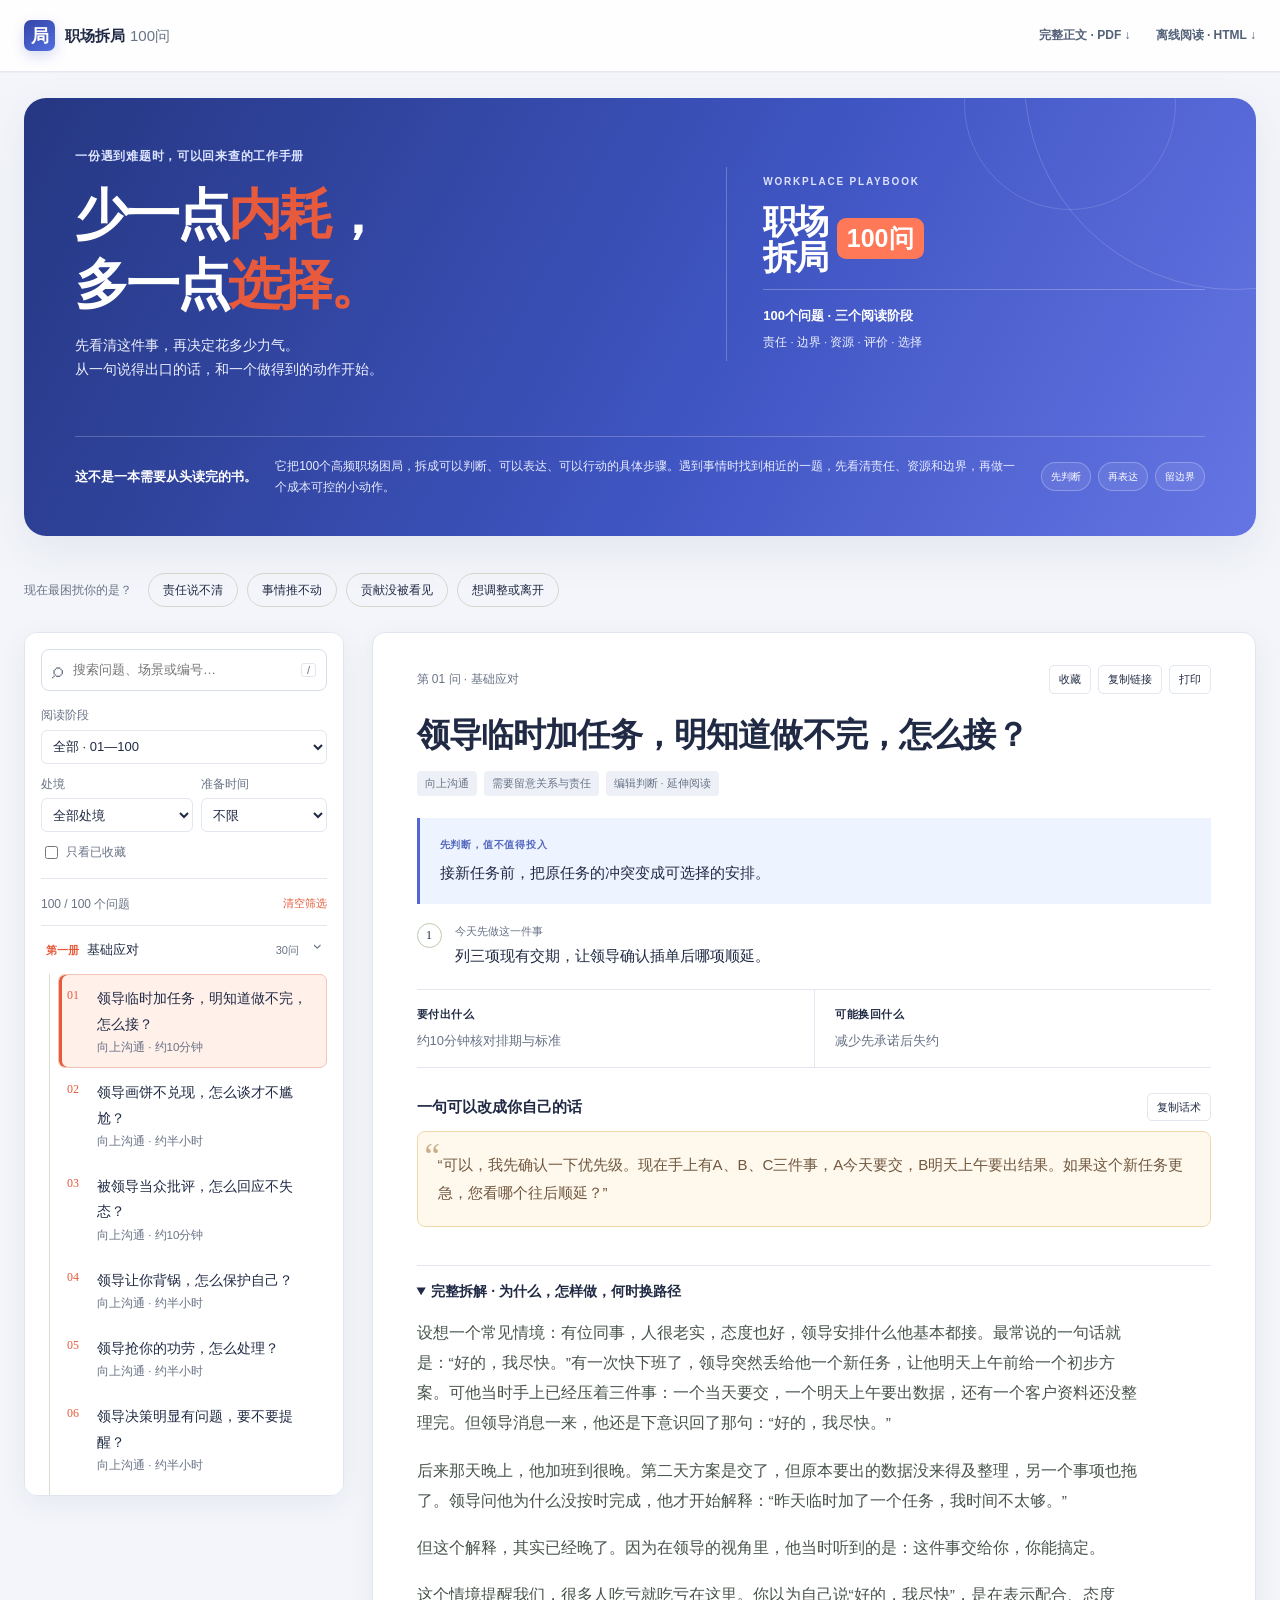
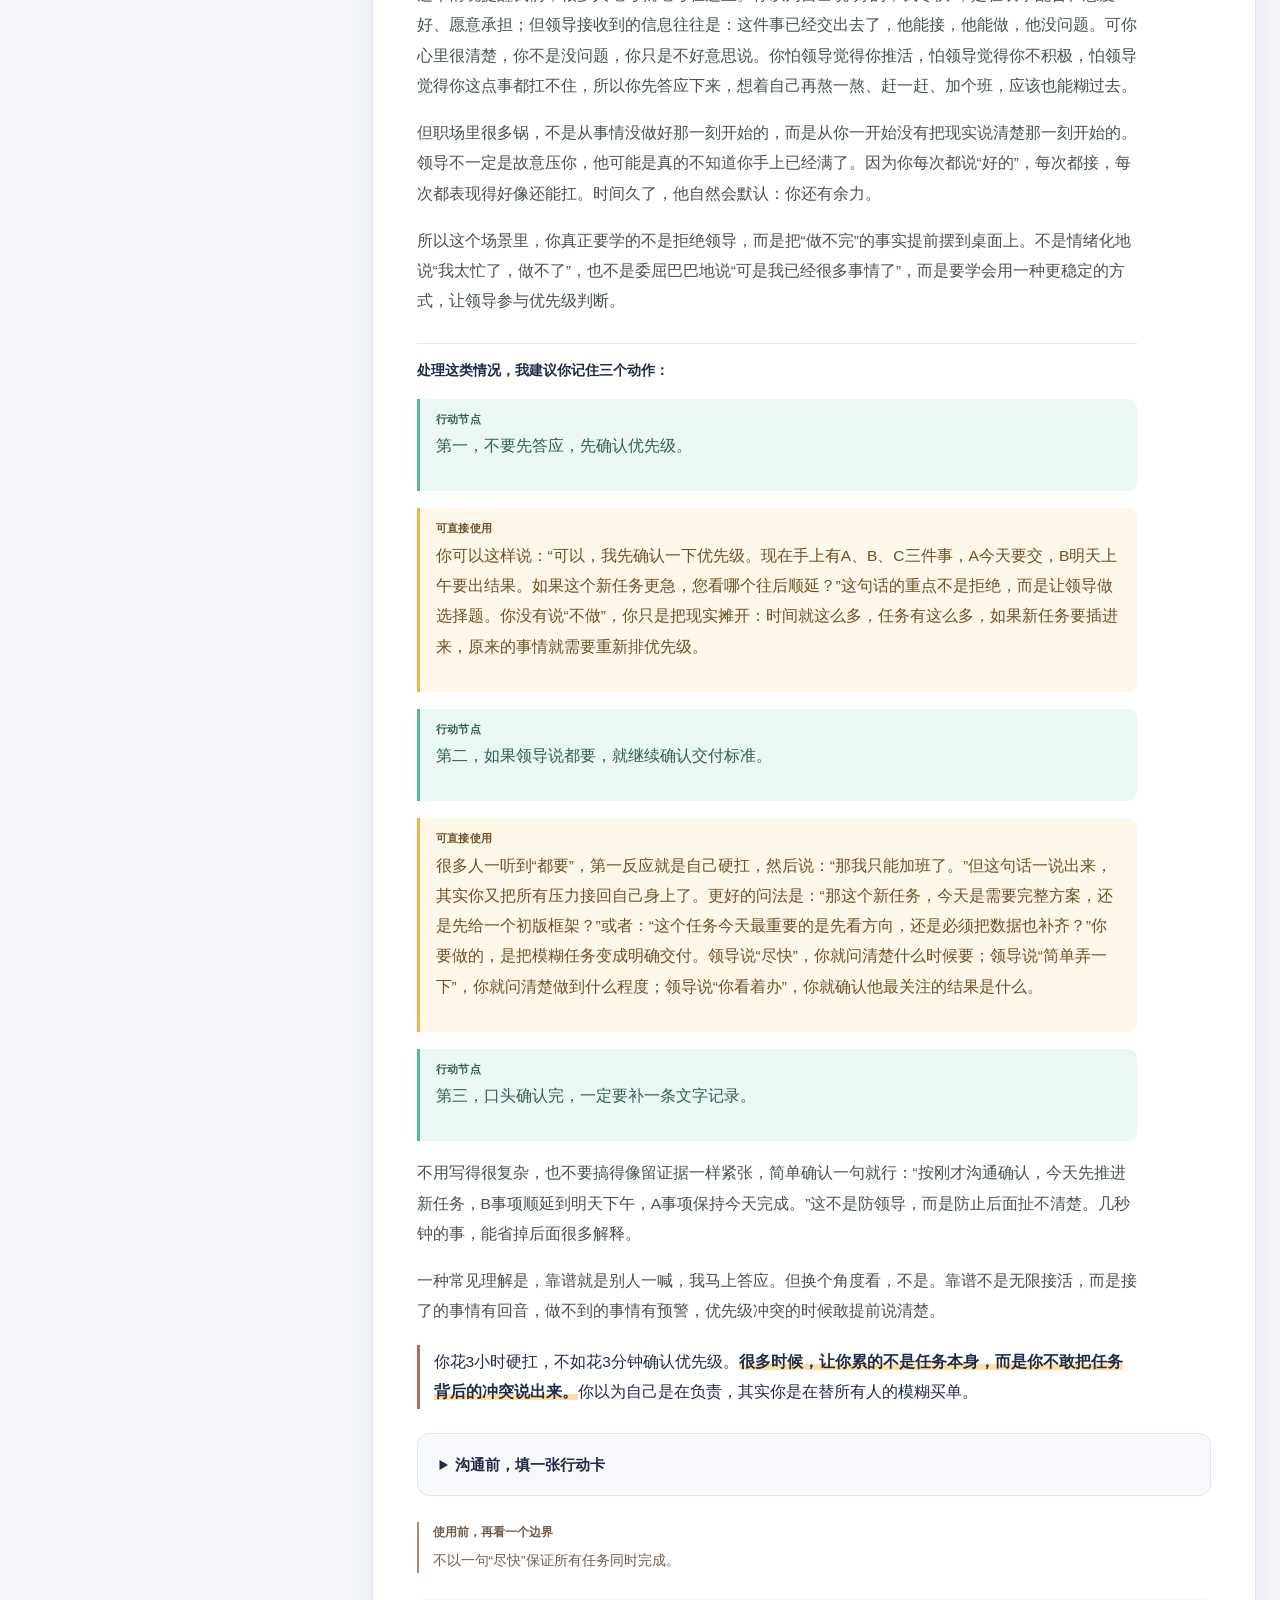
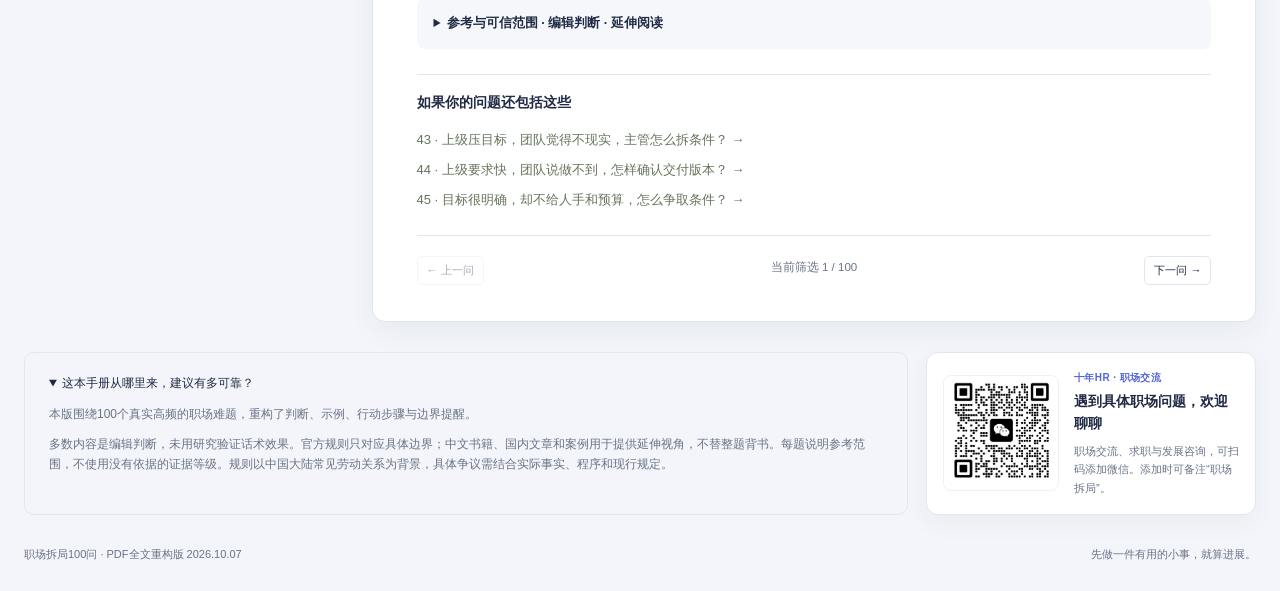
==== commit cb035e31: "Integrate hero intro and HR contact" ====
--- a/index.html
+++ b/index.html
@@ -1,7 +1,7 @@
 <!doctype html>
-<html lang="zh-CN"><head><meta charset="utf-8"><meta name="viewport" content="width=device-width,initial-scale=1"><meta name="description" content="100个职场难题，逐题说明判断、行动、成本、收益和边界。"><meta name="theme-color" content="#f3f5fa"><meta property="og:type" content="website"><meta property="og:title" content="职场拆局100问 · 少一点内耗，多一点选择"><meta property="og:description" content="一份遇到职场难题时，可以回来查的工作手册。"><meta property="og:url" content="https://samuelsin526.github.io/-627806/"><link rel="canonical" href="https://samuelsin526.github.io/-627806/"><title>职场拆局100问 · 少一点内耗，多一点选择</title><link rel="stylesheet" href="style.css?v=109"></head>
+<html lang="zh-CN"><head><meta charset="utf-8"><meta name="viewport" content="width=device-width,initial-scale=1"><meta name="description" content="100个职场难题，逐题说明判断、行动、成本、收益和边界。"><meta name="theme-color" content="#f3f5fa"><meta property="og:type" content="website"><meta property="og:title" content="职场拆局100问 · 少一点内耗，多一点选择"><meta property="og:description" content="一份遇到职场难题时，可以回来查的工作手册。"><meta property="og:url" content="https://samuelsin526.github.io/-627806/"><link rel="canonical" href="https://samuelsin526.github.io/-627806/"><title>职场拆局100问 · 少一点内耗，多一点选择</title><link rel="stylesheet" href="style.css?v=110"></head>
 <body><a class="skip" href="#detail">跳到正文</a><header class="top"><a class="brand" href="#q=1"><span class="brand-mark">局</span><span>职场拆局<span class="brand-count">100问</span></span></a><nav aria-label="下载工具"><a href="output/pdf/职场拆局100问-完整正文.pdf" download>完整正文 · PDF ↓</a><a href="offline.html" download>离线阅读 · HTML ↓</a></nav></header>
-<main class="wrap"><section class="hero"><div class="hero-copy"><div class="eyebrow">一份遇到难题时，可以回来查的工作手册</div><h1>少一点<span>内耗</span>，<br>多一点<span>选择。</span></h1><p>先看清这件事，再决定花多少力气。<br>从一句说得出口的话，和一个做得到的动作开始。</p></div><div class="hero-cover" aria-label="职场拆局100问封面"><div class="cover-kicker">WORKPLACE PLAYBOOK</div><div class="cover-title"><span>职场</span><span>拆局</span><strong>100问</strong></div><div class="cover-line"></div><div class="cover-bottom"><b>100个问题 · 三个阅读阶段</b><p>不用一次读完，也不用全部照做。<br>有些局面值得推进，有些需要设边界，<br>还有一些，可以选择离开。</p></div></div></section>
+<main class="wrap"><section class="hero"><div class="hero-copy"><div class="eyebrow">一份遇到难题时，可以回来查的工作手册</div><h1>少一点<span>内耗</span>，<br>多一点<span>选择。</span></h1><p>先看清这件事，再决定花多少力气。<br>从一句说得出口的话，和一个做得到的动作开始。</p></div><div class="hero-cover" aria-label="职场拆局100问"><div class="cover-kicker">WORKPLACE PLAYBOOK</div><div class="cover-title"><span>职场</span><span>拆局</span><strong>100问</strong></div><div class="cover-line"></div><div class="cover-bottom"><b>100个问题 · 三个阅读阶段</b><p>责任 · 边界 · 资源 · 评价 · 选择</p></div></div><div class="hero-intro"><b>这不是一本需要从头读完的书。</b><p>它把100个高频职场困局，拆成可以判断、可以表达、可以行动的具体步骤。遇到事情时找到相近的一题，先看清责任、资源和边界，再做一个成本可控的小动作。</p><div><span>先判断</span><span>再表达</span><span>留边界</span></div></div></section>
 <section class="start" aria-label="从当前处境开始"><span>现在最困扰你的是？</span><button data-start="背锅">责任说不清</button><button data-start="推进">事情推不动</button><button data-start="绩效">贡献没被看见</button><button data-start="离职">想调整或离开</button></section>
 <div class="workspace"><aside class="sidebar" aria-label="查找问题"><label class="sr-only" for="search">搜索问题或正文</label><div class="search-wrap"><span aria-hidden="true">⌕</span><input id="search" type="search" placeholder="搜索问题、场景或编号…"><kbd>/</kbd></div><div class="filters"><label for="volume">阅读阶段</label><select id="volume"><option value="all">全部 · 01—100</option><option value="1">基础应对 · 01—30</option><option value="2">协作进阶 · 31—60</option><option value="3">高阶判断与选择 · 61—100</option></select><div class="filter-pair"><div><label for="category">处境</label><select id="category"><option value="all">全部处境</option><option value="up">向上沟通</option><option value="peer">同事协作</option><option value="manage">团队管理</option><option value="self">工作自保</option><option value="talk">表达与发展</option><option value="org">组织判断</option></select></div><div><label for="time">准备时间</label><select id="time"><option value="all">不限</option><option value="10">10分钟内</option><option value="30">30分钟内</option></select></div></div><label class="saved-filter"><input id="savedOnly" type="checkbox">只看已收藏</label></div><div class="list-head"><span id="count" role="status" aria-live="polite"></span><button id="reset">清空筛选</button></div><div id="questionList" class="question-list"></div><p class="side-note">时间是准备动作的编辑估计，不包含等待、练习或正式程序。建议不保证结果。</p></aside><article id="detail" class="detail" tabindex="-1" aria-label="问题正文"></article></div>
-<section class="about"><details><summary>这本手册从哪里来，建议有多可靠？</summary><p>本版围绕100个真实高频的职场难题，重构了判断、示例、行动步骤与边界提醒。《高性价比人生指南》启发了成本、收益、边界和按需查询的组织方式。</p><p>多数内容是编辑判断，未用研究验证话术效果。官方规则只对应具体边界；中文书籍、国内文章和案例用于提供延伸视角，不替整题背书。每题说明参考范围，不使用没有依据的证据等级。规则以中国大陆常见劳动关系为背景，具体争议需结合实际事实、程序和现行规定。</p><p><a href="docs/来源与核验.md">查看来源、核验状态与重构说明 →</a> · <a href="https://eternity4719.github.io/HowToLiveBetter/" target="_blank" rel="noreferrer">阅读风格参考 →</a></p></details></section></main><footer class="wrap footer"><span>职场拆局100问 · PDF全文重构版 2026.10.07</span><span>先做一件有用的小事，就算进展。</span></footer><noscript><p class="wrap">当前浏览器未开启JavaScript，请下载<a href="output/pdf/职场拆局100问-完整正文.pdf">完整正文PDF</a>。</p></noscript><script src="evidence.js?v=109"></script><script src="data.js?v=109"></script><script src="app.js?v=109"></script></body></html>
+<section class="bottom-area"><section class="about"><details><summary>这本手册从哪里来，建议有多可靠？</summary><p>本版围绕100个真实高频的职场难题，重构了判断、示例、行动步骤与边界提醒。</p><p>多数内容是编辑判断，未用研究验证话术效果。官方规则只对应具体边界；中文书籍、国内文章和案例用于提供延伸视角，不替整题背书。每题说明参考范围，不使用没有依据的证据等级。规则以中国大陆常见劳动关系为背景，具体争议需结合实际事实、程序和现行规定。</p></details></section><aside class="contact-card" aria-label="十年HR职场交流与咨询"><img src="assets/wechat-qr.png" alt="微信二维码"><div><span>十年HR · 职场交流</span><b>遇到具体职场问题，欢迎聊聊</b><p>职场交流、求职与发展咨询，可扫码添加微信。添加时可备注“职场拆局”。</p></div></aside></section></main><footer class="wrap footer"><span>职场拆局100问 · PDF全文重构版 2026.10.07</span><span>先做一件有用的小事，就算进展。</span></footer><noscript><p class="wrap">当前浏览器未开启JavaScript，请下载<a href="output/pdf/职场拆局100问-完整正文.pdf">完整正文PDF</a>。</p></noscript><script src="evidence.js?v=110"></script><script src="data.js?v=110"></script><script src="app.js?v=110"></script></body></html>
--- a/style.css
+++ b/style.css
@@ -24,3 +24,13 @@
 
 .hero-cover{min-width:0;width:100%}
 @media(max-width:650px){.top{height:auto;min-height:60px;flex-wrap:wrap;padding-block:10px;row-gap:8px}.top nav{display:grid;width:100%;grid-template-columns:1fr 1fr;gap:8px;padding-top:8px;border-top:1px solid var(--line)}.top nav a,.top nav a:first-child{display:block;font-size:10.5px}.hero-cover{max-width:calc(100vw - 80px);justify-self:start}}
+
+/* One integrated masthead instead of a card placed inside another card. */
+.hero{grid-template-columns:1.12fr .88fr;gap:42px;color:#fff;background:linear-gradient(118deg,#253782 0%,#3f55c2 57%,#6575e4 100%);border:0}.hero::before{width:420px;height:420px;left:auto;right:-190px;top:-230px;bottom:auto;background:transparent;border:1px solid rgba(255,255,255,.17)}.hero::after{content:'';position:absolute;z-index:-1;width:210px;height:210px;right:80px;top:-100px;border-radius:50%;border:1px solid rgba(255,255,255,.14)}.hero h1{color:#fff}.hero .eyebrow{color:#dce3ff}.hero-copy>p{color:#edf0ff}.hero-cover{align-self:center;min-height:auto;padding:8px 0 8px 36px;border-left:1px solid rgba(255,255,255,.24);border-radius:0;background:none;box-shadow:none;overflow:visible}.hero-cover::before,.hero-cover::after{display:none}.cover-title{margin:15px 0}.cover-title span{font-size:34px}.cover-title strong{background:#ff7959}.cover-bottom{margin-top:12px}.hero-cover .cover-bottom p{margin:5px 0 0}.hero-intro{grid-column:1/-1;display:grid;grid-template-columns:max-content minmax(0,1fr) max-content;align-items:center;gap:18px;margin-top:2px;padding-top:19px;border-top:1px solid rgba(255,255,255,.22)}.hero-intro>b{font-size:13px}.hero-intro>p{margin:0;color:#e9edff;font-size:12px;line-height:1.75}.hero-intro>div{display:flex;gap:7px}.hero-intro span{padding:5px 9px;border:1px solid rgba(255,255,255,.25);border-radius:20px;background:rgba(255,255,255,.08);font-size:10px;white-space:nowrap}
+
+/* More scanning anchors inside long narrative sections. */
+.body-punchline{margin:19px 0!important;padding:9px 13px;border-radius:8px;background:#f0f3ff;color:#354da9!important;font-size:16px!important;font-weight:750;line-height:1.65!important}.body-key{margin-block:18px!important}
+
+/* Source note and direct contact live together at the end of the page. */
+.bottom-area{display:grid;grid-template-columns:minmax(0,1fr) 330px;gap:18px;align-items:stretch;margin:30px 0}.bottom-area .about{max-width:none;margin:0;height:100%}.contact-card{display:grid;grid-template-columns:116px minmax(0,1fr);gap:15px;align-items:center;padding:16px;border:1px solid var(--line);border-radius:12px;background:#fff;box-shadow:0 7px 24px rgba(42,52,87,.05)}.contact-card img{display:block;width:116px;aspect-ratio:1;object-fit:contain;border:1px solid #edf0f5;border-radius:8px;background:#fff}.contact-card span{display:block;margin-bottom:5px;color:var(--blue);font-size:10px;font-weight:750;letter-spacing:.04em}.contact-card b{display:block;font-size:14px;line-height:1.55}.contact-card p{margin:7px 0 0;color:var(--muted);font-size:11px;line-height:1.7}
+@media(max-width:850px){.hero{grid-template-columns:1fr 1fr;gap:25px}.hero-intro{grid-template-columns:1fr}.hero-intro>div{justify-content:flex-start}.bottom-area{grid-template-columns:1fr}.contact-card{grid-template-columns:105px 1fr}.contact-card img{width:105px}}@media(max-width:650px){.hero{grid-template-columns:1fr;gap:18px}.hero-cover{max-width:100%;padding:18px 0 0;border-left:0;border-top:1px solid rgba(255,255,255,.22)}.hero-intro{padding-top:16px}.contact-card{grid-template-columns:92px 1fr;padding:13px}.contact-card img{width:92px}}
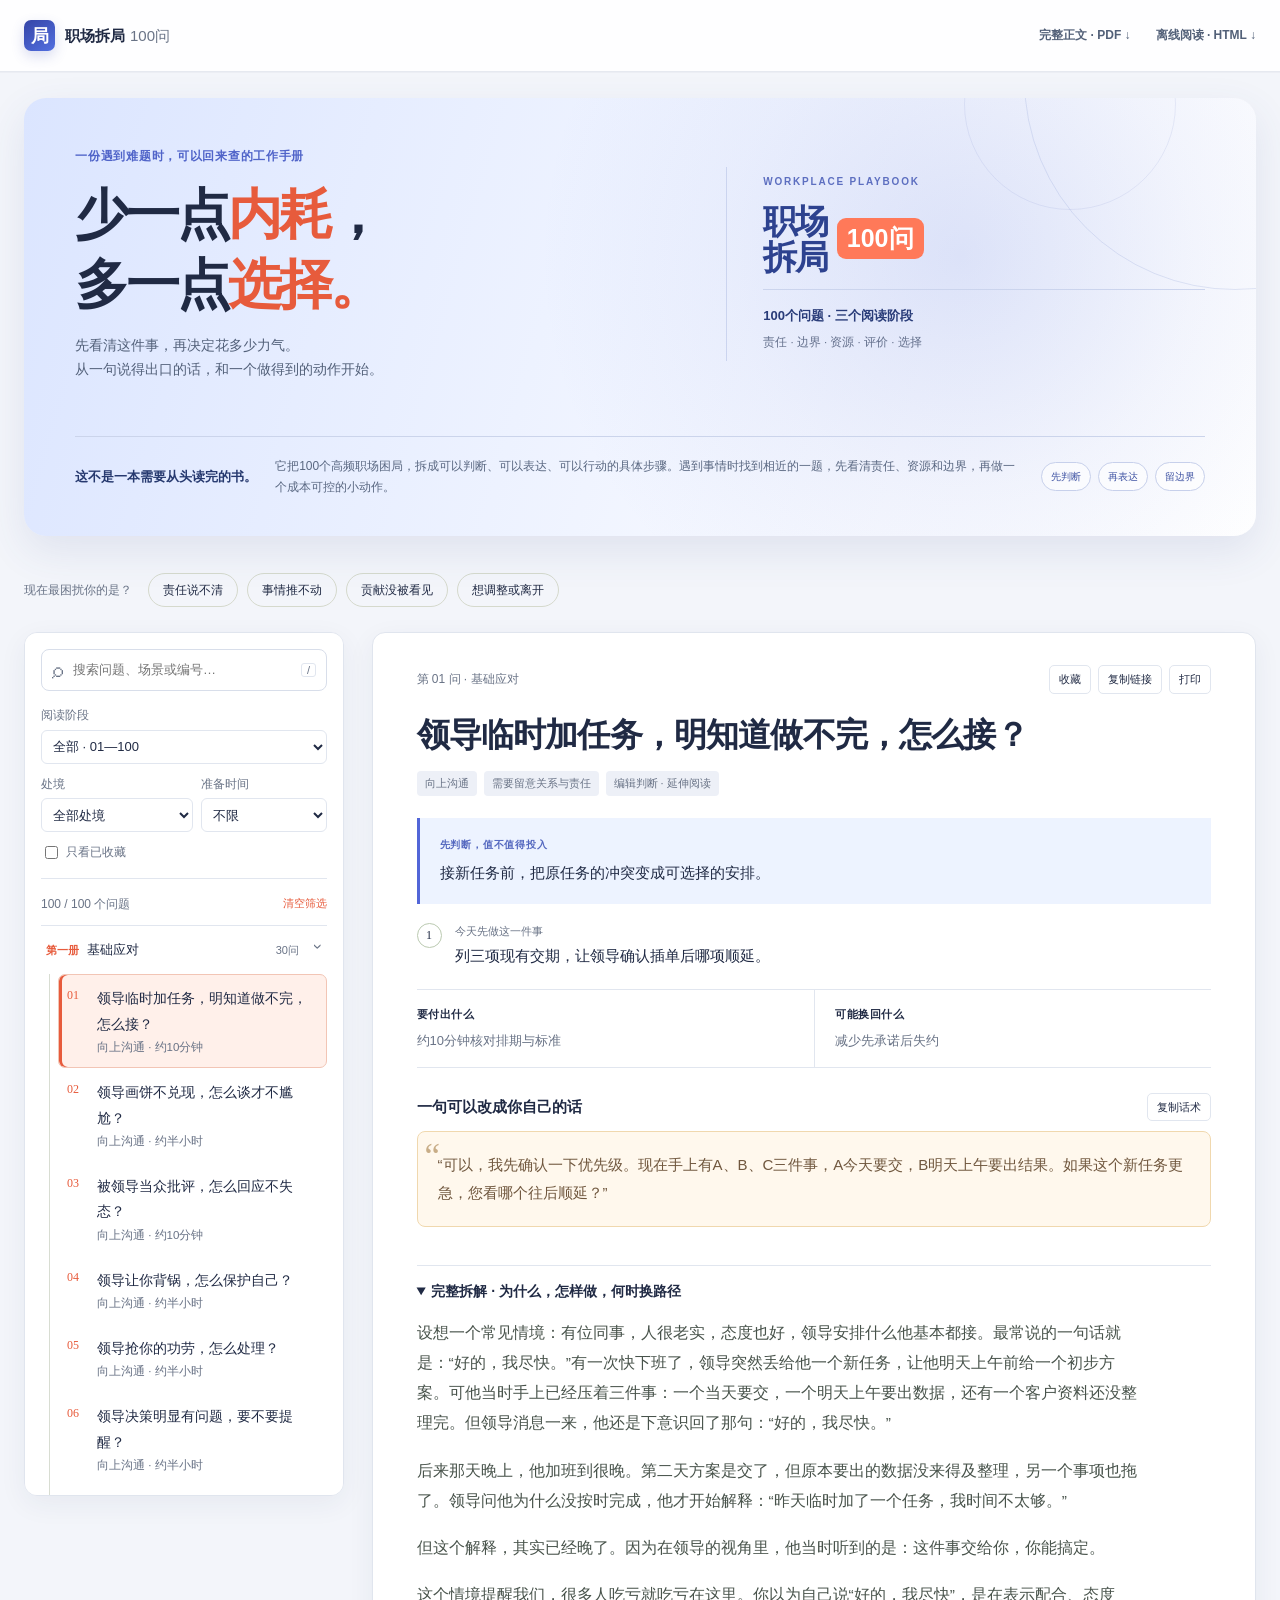
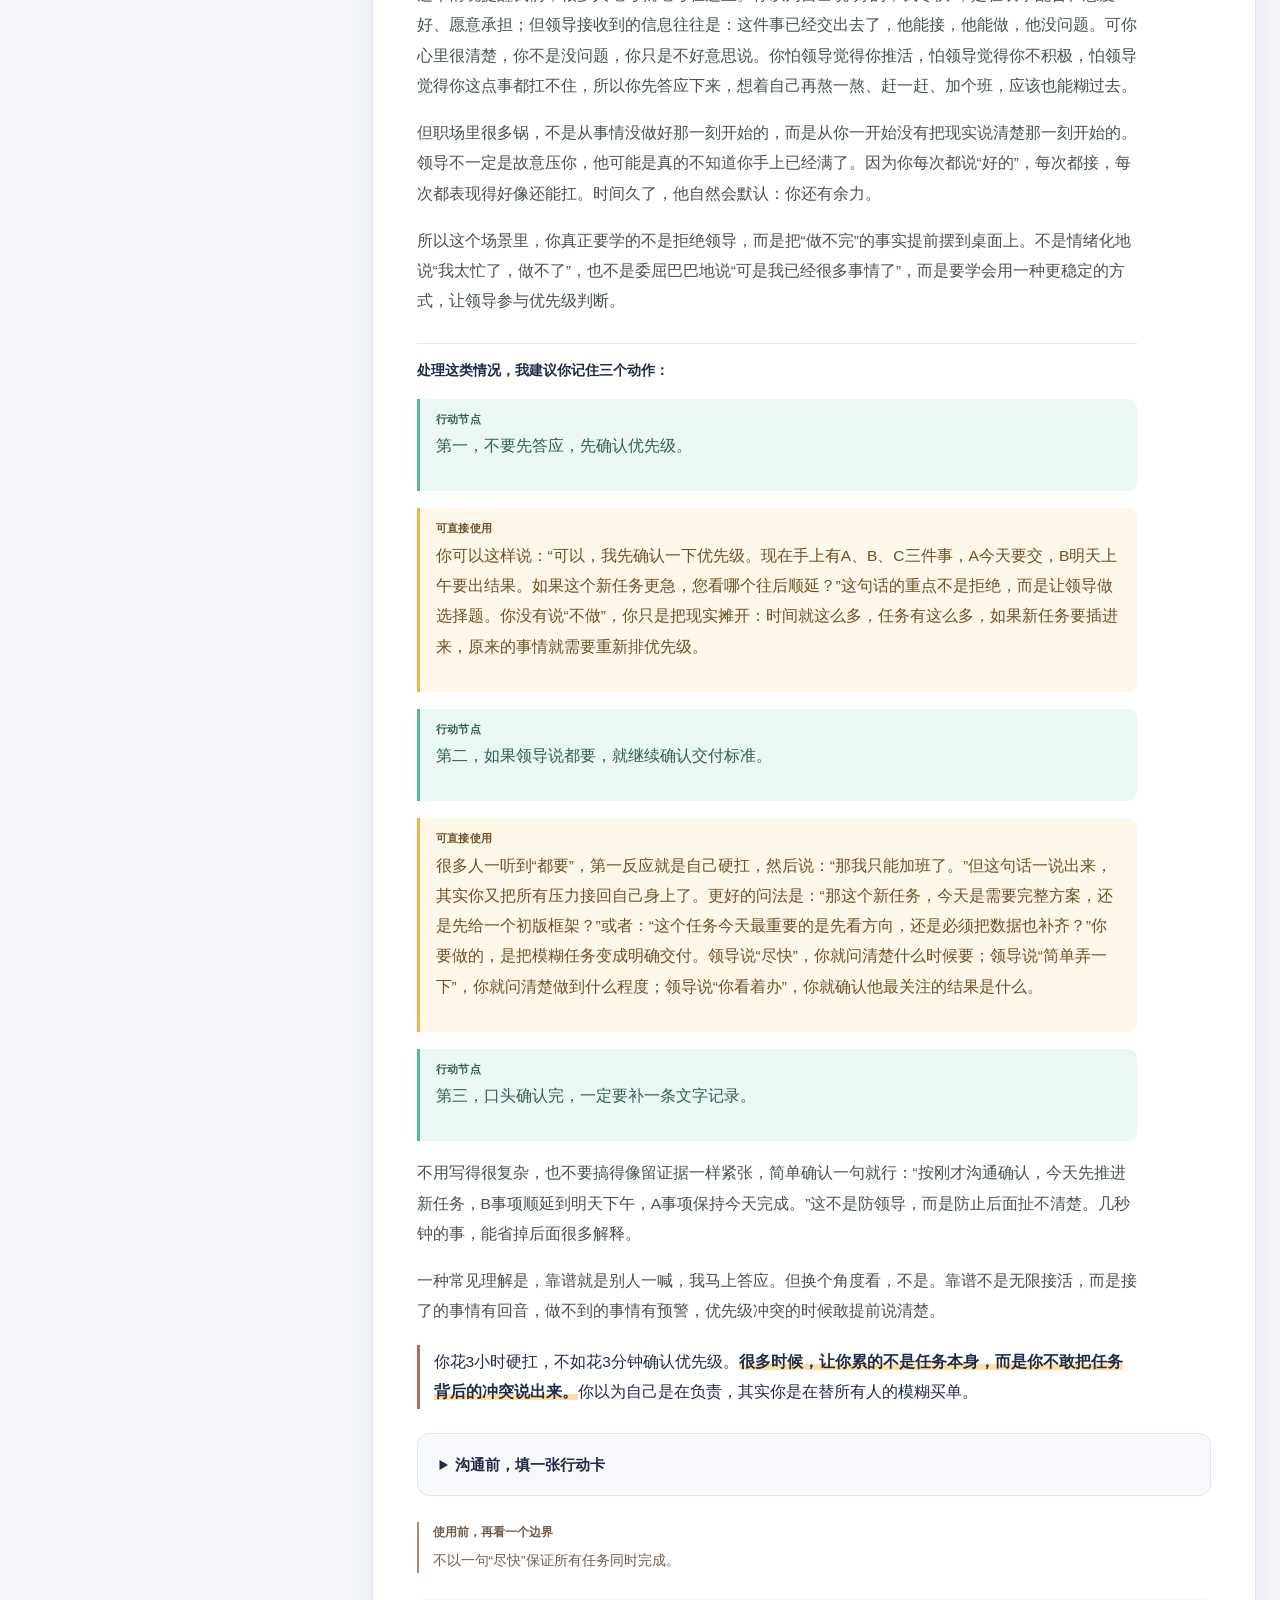
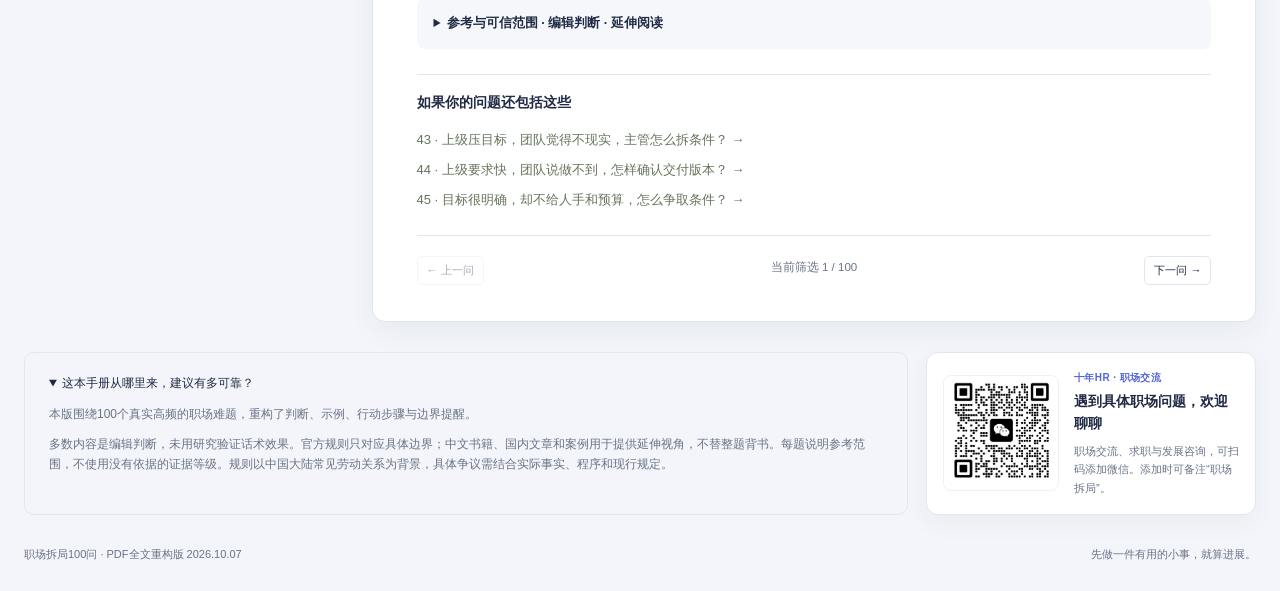
==== commit c4cf4a97: "Lighten masthead gradient" ====
--- a/index.html
+++ b/index.html
@@ -1,5 +1,5 @@
 <!doctype html>
-<html lang="zh-CN"><head><meta charset="utf-8"><meta name="viewport" content="width=device-width,initial-scale=1"><meta name="description" content="100个职场难题，逐题说明判断、行动、成本、收益和边界。"><meta name="theme-color" content="#f3f5fa"><meta property="og:type" content="website"><meta property="og:title" content="职场拆局100问 · 少一点内耗，多一点选择"><meta property="og:description" content="一份遇到职场难题时，可以回来查的工作手册。"><meta property="og:url" content="https://samuelsin526.github.io/-627806/"><link rel="canonical" href="https://samuelsin526.github.io/-627806/"><title>职场拆局100问 · 少一点内耗，多一点选择</title><link rel="stylesheet" href="style.css?v=110"></head>
+<html lang="zh-CN"><head><meta charset="utf-8"><meta name="viewport" content="width=device-width,initial-scale=1"><meta name="description" content="100个职场难题，逐题说明判断、行动、成本、收益和边界。"><meta name="theme-color" content="#f3f5fa"><meta property="og:type" content="website"><meta property="og:title" content="职场拆局100问 · 少一点内耗，多一点选择"><meta property="og:description" content="一份遇到职场难题时，可以回来查的工作手册。"><meta property="og:url" content="https://samuelsin526.github.io/-627806/"><link rel="canonical" href="https://samuelsin526.github.io/-627806/"><title>职场拆局100问 · 少一点内耗，多一点选择</title><link rel="stylesheet" href="style.css?v=111"></head>
 <body><a class="skip" href="#detail">跳到正文</a><header class="top"><a class="brand" href="#q=1"><span class="brand-mark">局</span><span>职场拆局<span class="brand-count">100问</span></span></a><nav aria-label="下载工具"><a href="output/pdf/职场拆局100问-完整正文.pdf" download>完整正文 · PDF ↓</a><a href="offline.html" download>离线阅读 · HTML ↓</a></nav></header>
 <main class="wrap"><section class="hero"><div class="hero-copy"><div class="eyebrow">一份遇到难题时，可以回来查的工作手册</div><h1>少一点<span>内耗</span>，<br>多一点<span>选择。</span></h1><p>先看清这件事，再决定花多少力气。<br>从一句说得出口的话，和一个做得到的动作开始。</p></div><div class="hero-cover" aria-label="职场拆局100问"><div class="cover-kicker">WORKPLACE PLAYBOOK</div><div class="cover-title"><span>职场</span><span>拆局</span><strong>100问</strong></div><div class="cover-line"></div><div class="cover-bottom"><b>100个问题 · 三个阅读阶段</b><p>责任 · 边界 · 资源 · 评价 · 选择</p></div></div><div class="hero-intro"><b>这不是一本需要从头读完的书。</b><p>它把100个高频职场困局，拆成可以判断、可以表达、可以行动的具体步骤。遇到事情时找到相近的一题，先看清责任、资源和边界，再做一个成本可控的小动作。</p><div><span>先判断</span><span>再表达</span><span>留边界</span></div></div></section>
 <section class="start" aria-label="从当前处境开始"><span>现在最困扰你的是？</span><button data-start="背锅">责任说不清</button><button data-start="推进">事情推不动</button><button data-start="绩效">贡献没被看见</button><button data-start="离职">想调整或离开</button></section>
--- a/style.css
+++ b/style.css
@@ -34,3 +34,7 @@
 /* Source note and direct contact live together at the end of the page. */
 .bottom-area{display:grid;grid-template-columns:minmax(0,1fr) 330px;gap:18px;align-items:stretch;margin:30px 0}.bottom-area .about{max-width:none;margin:0;height:100%}.contact-card{display:grid;grid-template-columns:116px minmax(0,1fr);gap:15px;align-items:center;padding:16px;border:1px solid var(--line);border-radius:12px;background:#fff;box-shadow:0 7px 24px rgba(42,52,87,.05)}.contact-card img{display:block;width:116px;aspect-ratio:1;object-fit:contain;border:1px solid #edf0f5;border-radius:8px;background:#fff}.contact-card span{display:block;margin-bottom:5px;color:var(--blue);font-size:10px;font-weight:750;letter-spacing:.04em}.contact-card b{display:block;font-size:14px;line-height:1.55}.contact-card p{margin:7px 0 0;color:var(--muted);font-size:11px;line-height:1.7}
 @media(max-width:850px){.hero{grid-template-columns:1fr 1fr;gap:25px}.hero-intro{grid-template-columns:1fr}.hero-intro>div{justify-content:flex-start}.bottom-area{grid-template-columns:1fr}.contact-card{grid-template-columns:105px 1fr}.contact-card img{width:105px}}@media(max-width:650px){.hero{grid-template-columns:1fr;gap:18px}.hero-cover{max-width:100%;padding:18px 0 0;border-left:0;border-top:1px solid rgba(255,255,255,.22)}.hero-intro{padding-top:16px}.contact-card{grid-template-columns:92px 1fr;padding:13px}.contact-card img{width:92px}}
+
+/* Airier masthead: misty blue fades into white, with dark type on the light side. */
+.hero{color:var(--ink);background:radial-gradient(circle at 76% 36%,rgba(112,137,225,.22) 0,rgba(112,137,225,.08) 24%,transparent 43%),linear-gradient(106deg,#dbe5ff 0%,#edf2ff 43%,#fafbff 72%,#fff 100%);box-shadow:0 15px 42px rgba(66,82,142,.11)}.hero::before{border-color:rgba(76,97,184,.14)}.hero::after{border-color:rgba(76,97,184,.1)}.hero h1{color:#202a44}.hero .eyebrow{color:#5064c9}.hero-copy>p{color:#53617a}.hero-cover{border-left-color:#cbd4ef}.cover-kicker{color:#5d6fc0}.cover-title span{color:#2d428f}.cover-line{background:#cbd4ed}.cover-bottom b{color:#293c79}.hero-cover .cover-bottom p{color:#65718d}.hero-intro{border-top-color:#cbd4eb}.hero-intro>b{color:#26396f}.hero-intro>p{color:#596781}.hero-intro span{border-color:#c7d0eb;background:rgba(255,255,255,.62);color:#4155a4}.cover-title strong{color:#fff}
+@media(max-width:650px){.hero-cover{border-top-color:#cbd4ef}}
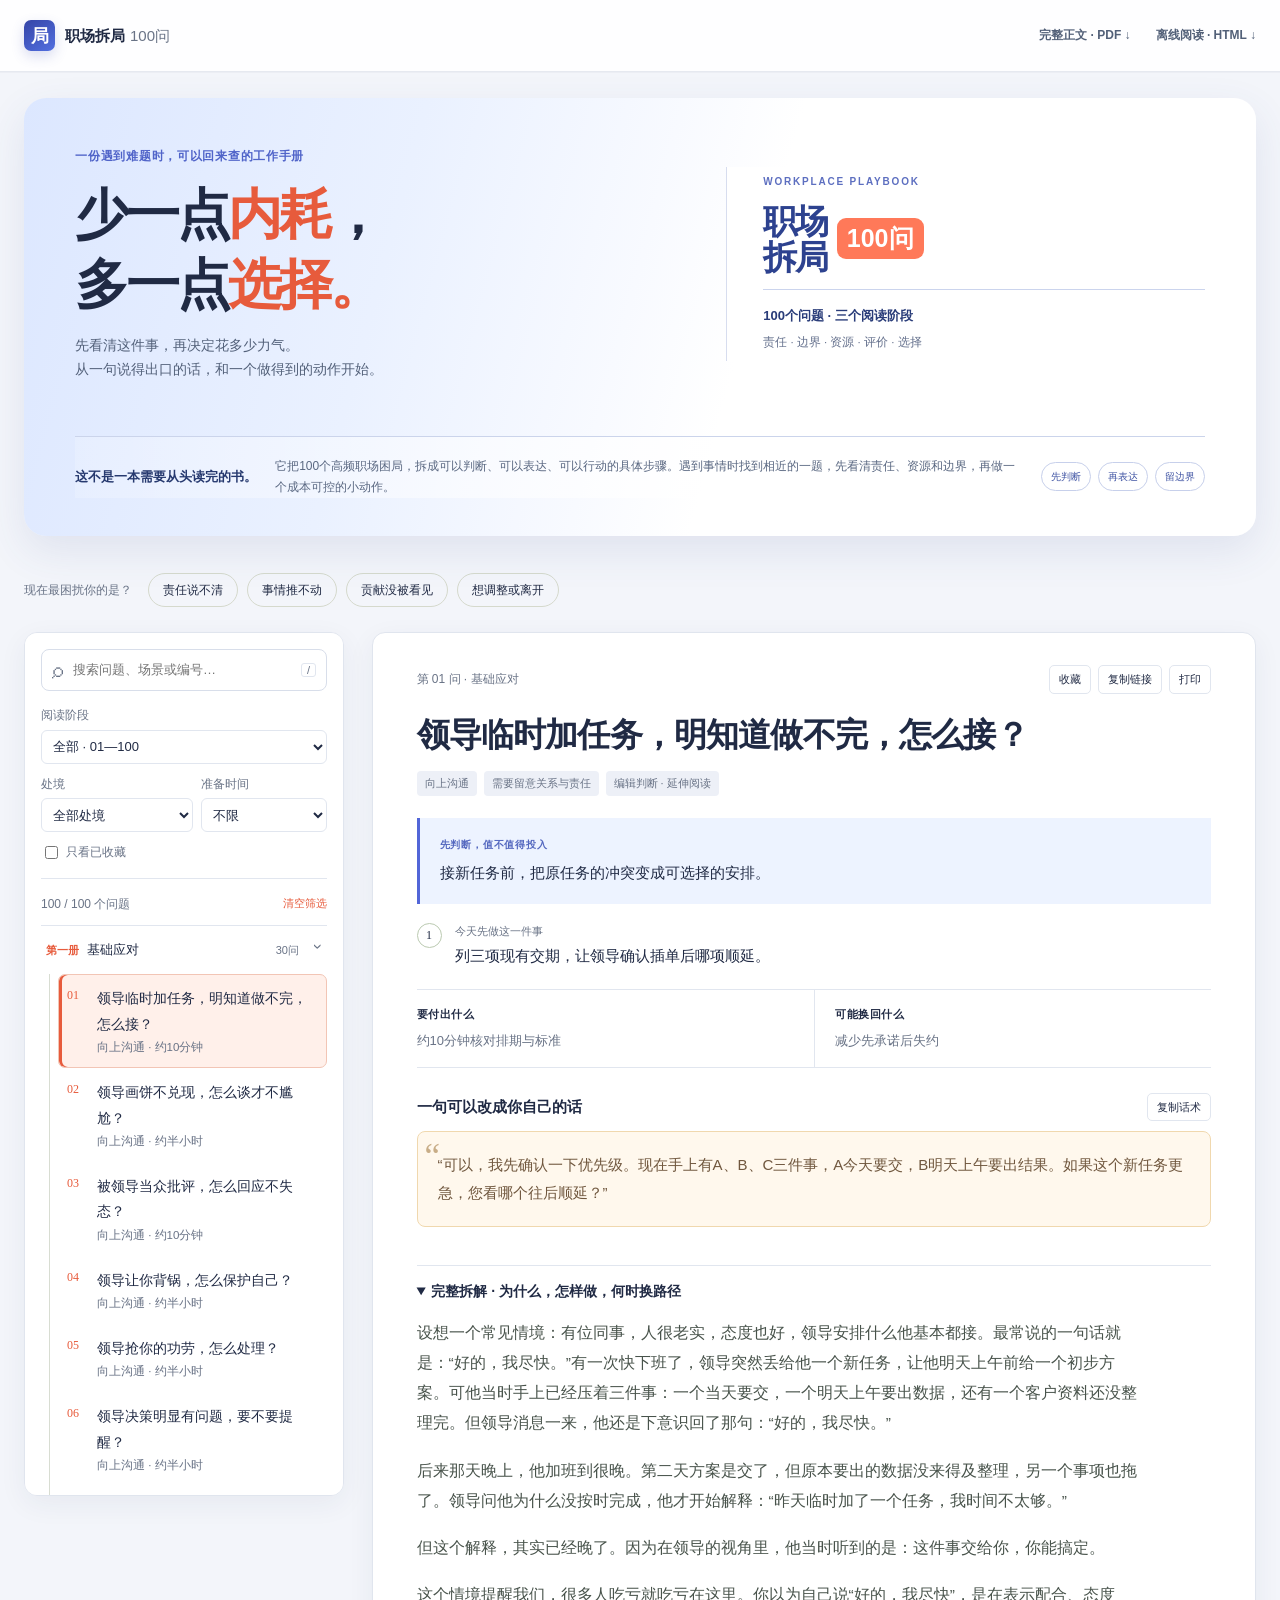
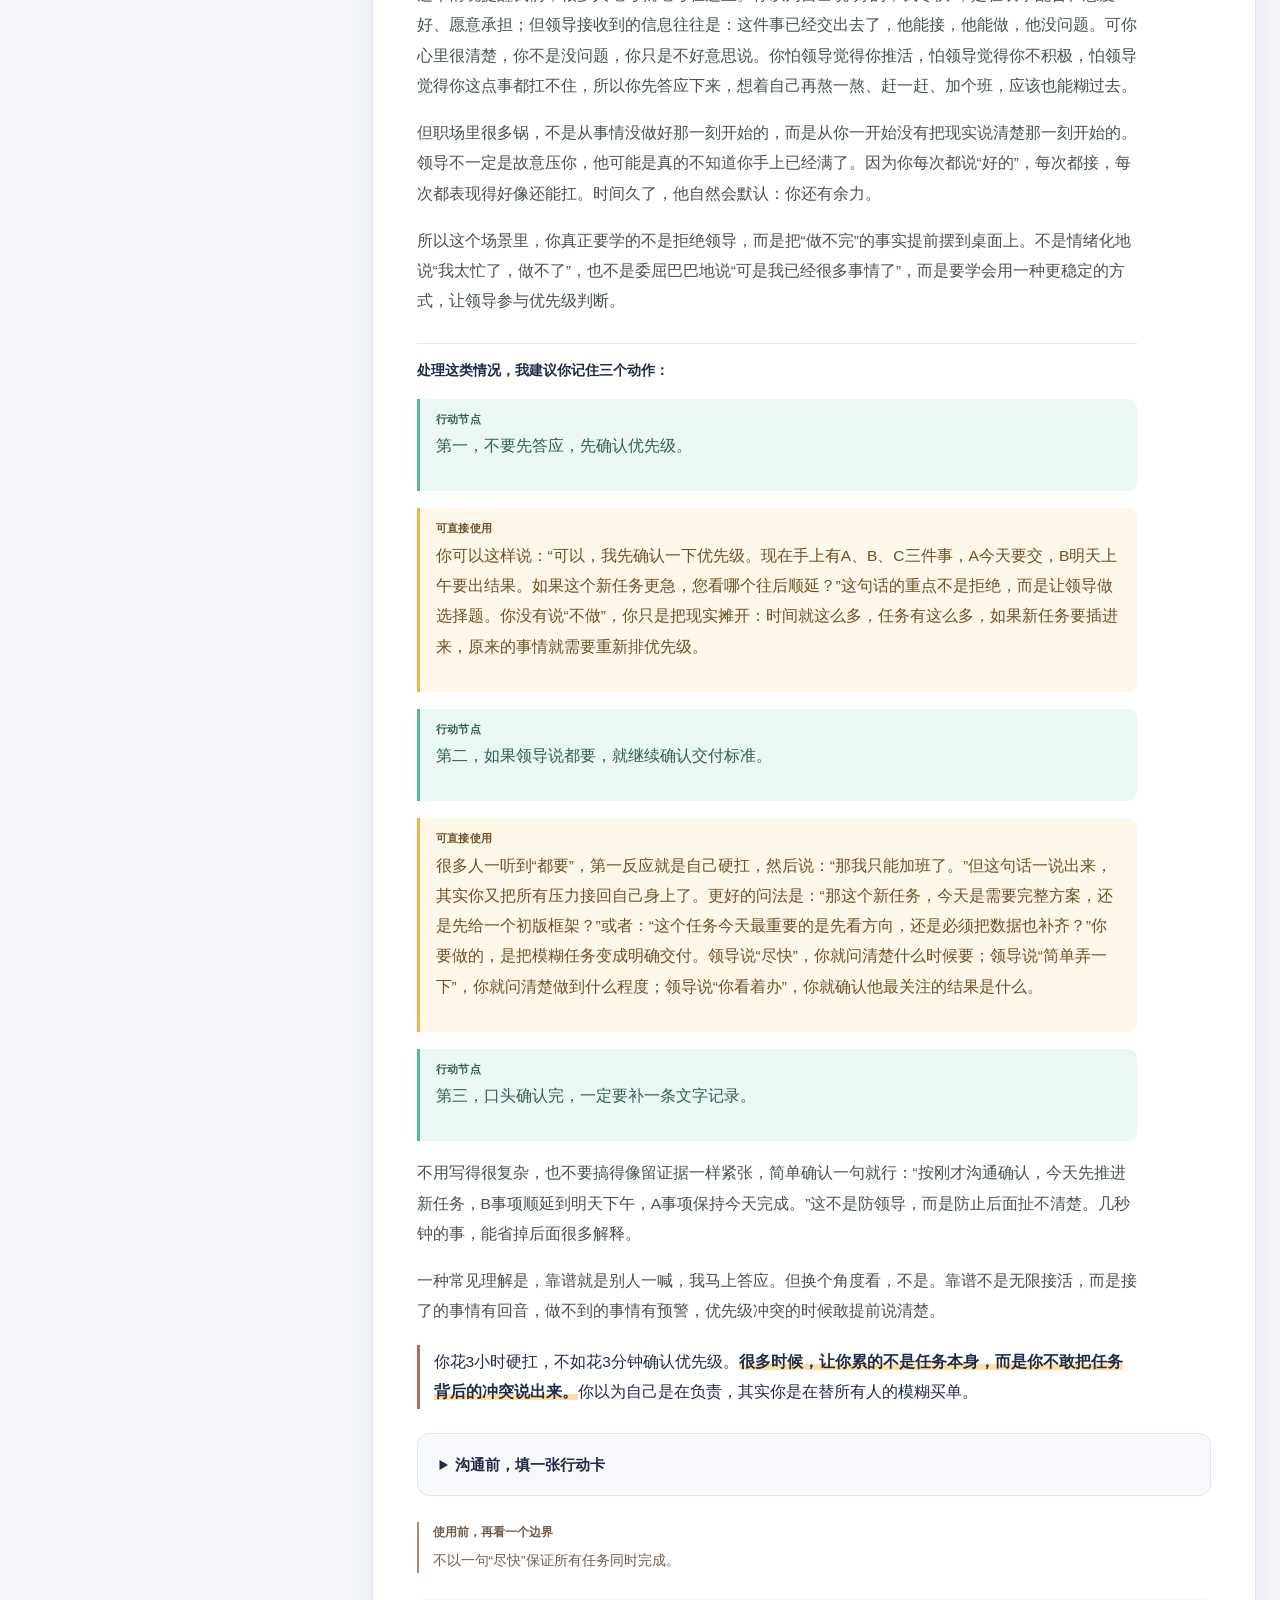
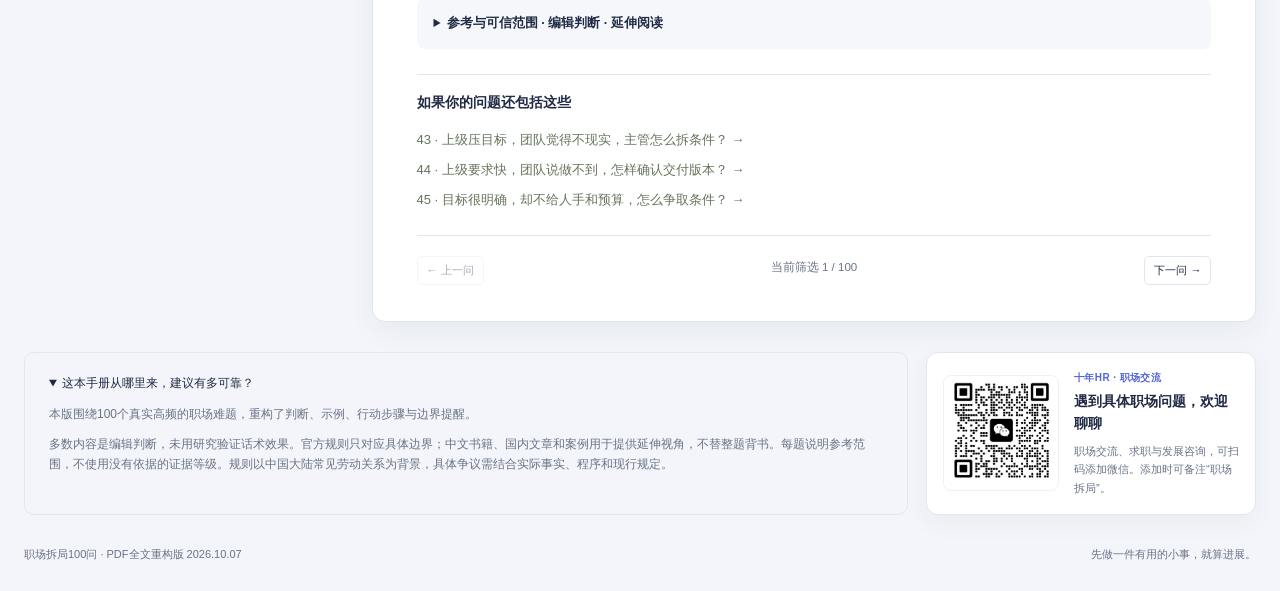
==== commit 4875e74e: "Make masthead fade to white" ====
--- a/index.html
+++ b/index.html
@@ -1,5 +1,5 @@
 <!doctype html>
-<html lang="zh-CN"><head><meta charset="utf-8"><meta name="viewport" content="width=device-width,initial-scale=1"><meta name="description" content="100个职场难题，逐题说明判断、行动、成本、收益和边界。"><meta name="theme-color" content="#f3f5fa"><meta property="og:type" content="website"><meta property="og:title" content="职场拆局100问 · 少一点内耗，多一点选择"><meta property="og:description" content="一份遇到职场难题时，可以回来查的工作手册。"><meta property="og:url" content="https://samuelsin526.github.io/-627806/"><link rel="canonical" href="https://samuelsin526.github.io/-627806/"><title>职场拆局100问 · 少一点内耗，多一点选择</title><link rel="stylesheet" href="style.css?v=111"></head>
+<html lang="zh-CN"><head><meta charset="utf-8"><meta name="viewport" content="width=device-width,initial-scale=1"><meta name="description" content="100个职场难题，逐题说明判断、行动、成本、收益和边界。"><meta name="theme-color" content="#f3f5fa"><meta property="og:type" content="website"><meta property="og:title" content="职场拆局100问 · 少一点内耗，多一点选择"><meta property="og:description" content="一份遇到职场难题时，可以回来查的工作手册。"><meta property="og:url" content="https://samuelsin526.github.io/-627806/"><link rel="canonical" href="https://samuelsin526.github.io/-627806/"><title>职场拆局100问 · 少一点内耗，多一点选择</title><link rel="stylesheet" href="style.css?v=112-white"></head>
 <body><a class="skip" href="#detail">跳到正文</a><header class="top"><a class="brand" href="#q=1"><span class="brand-mark">局</span><span>职场拆局<span class="brand-count">100问</span></span></a><nav aria-label="下载工具"><a href="output/pdf/职场拆局100问-完整正文.pdf" download>完整正文 · PDF ↓</a><a href="offline.html" download>离线阅读 · HTML ↓</a></nav></header>
 <main class="wrap"><section class="hero"><div class="hero-copy"><div class="eyebrow">一份遇到难题时，可以回来查的工作手册</div><h1>少一点<span>内耗</span>，<br>多一点<span>选择。</span></h1><p>先看清这件事，再决定花多少力气。<br>从一句说得出口的话，和一个做得到的动作开始。</p></div><div class="hero-cover" aria-label="职场拆局100问"><div class="cover-kicker">WORKPLACE PLAYBOOK</div><div class="cover-title"><span>职场</span><span>拆局</span><strong>100问</strong></div><div class="cover-line"></div><div class="cover-bottom"><b>100个问题 · 三个阅读阶段</b><p>责任 · 边界 · 资源 · 评价 · 选择</p></div></div><div class="hero-intro"><b>这不是一本需要从头读完的书。</b><p>它把100个高频职场困局，拆成可以判断、可以表达、可以行动的具体步骤。遇到事情时找到相近的一题，先看清责任、资源和边界，再做一个成本可控的小动作。</p><div><span>先判断</span><span>再表达</span><span>留边界</span></div></div></section>
 <section class="start" aria-label="从当前处境开始"><span>现在最困扰你的是？</span><button data-start="背锅">责任说不清</button><button data-start="推进">事情推不动</button><button data-start="绩效">贡献没被看见</button><button data-start="离职">想调整或离开</button></section>
--- a/style.css
+++ b/style.css
@@ -38,3 +38,7 @@
 /* Airier masthead: misty blue fades into white, with dark type on the light side. */
 .hero{color:var(--ink);background:radial-gradient(circle at 76% 36%,rgba(112,137,225,.22) 0,rgba(112,137,225,.08) 24%,transparent 43%),linear-gradient(106deg,#dbe5ff 0%,#edf2ff 43%,#fafbff 72%,#fff 100%);box-shadow:0 15px 42px rgba(66,82,142,.11)}.hero::before{border-color:rgba(76,97,184,.14)}.hero::after{border-color:rgba(76,97,184,.1)}.hero h1{color:#202a44}.hero .eyebrow{color:#5064c9}.hero-copy>p{color:#53617a}.hero-cover{border-left-color:#cbd4ef}.cover-kicker{color:#5d6fc0}.cover-title span{color:#2d428f}.cover-line{background:#cbd4ed}.cover-bottom b{color:#293c79}.hero-cover .cover-bottom p{color:#65718d}.hero-intro{border-top-color:#cbd4eb}.hero-intro>b{color:#26396f}.hero-intro>p{color:#596781}.hero-intro span{border-color:#c7d0eb;background:rgba(255,255,255,.62);color:#4155a4}.cover-title strong{color:#fff}
 @media(max-width:650px){.hero-cover{border-top-color:#cbd4ef}}
+
+/* Make the right half unmistakably white; blue remains only on the left. */
+.hero{background:linear-gradient(105deg,#dce7ff 0%,#eaf1ff 30%,#f8faff 49%,#fff 58%,#fff 100%)}.hero::before,.hero::after{display:none}.hero-cover{background:#fff;border-left-color:#d7ddef}.hero-intro{background:linear-gradient(90deg,rgba(255,255,255,.18),rgba(255,255,255,.76) 58%,#fff 100%)}
+@media(max-width:650px){.hero{background:linear-gradient(180deg,#dce7ff 0%,#edf3ff 40%,#fff 62%,#fff 100%)}.hero-cover{background:transparent}}
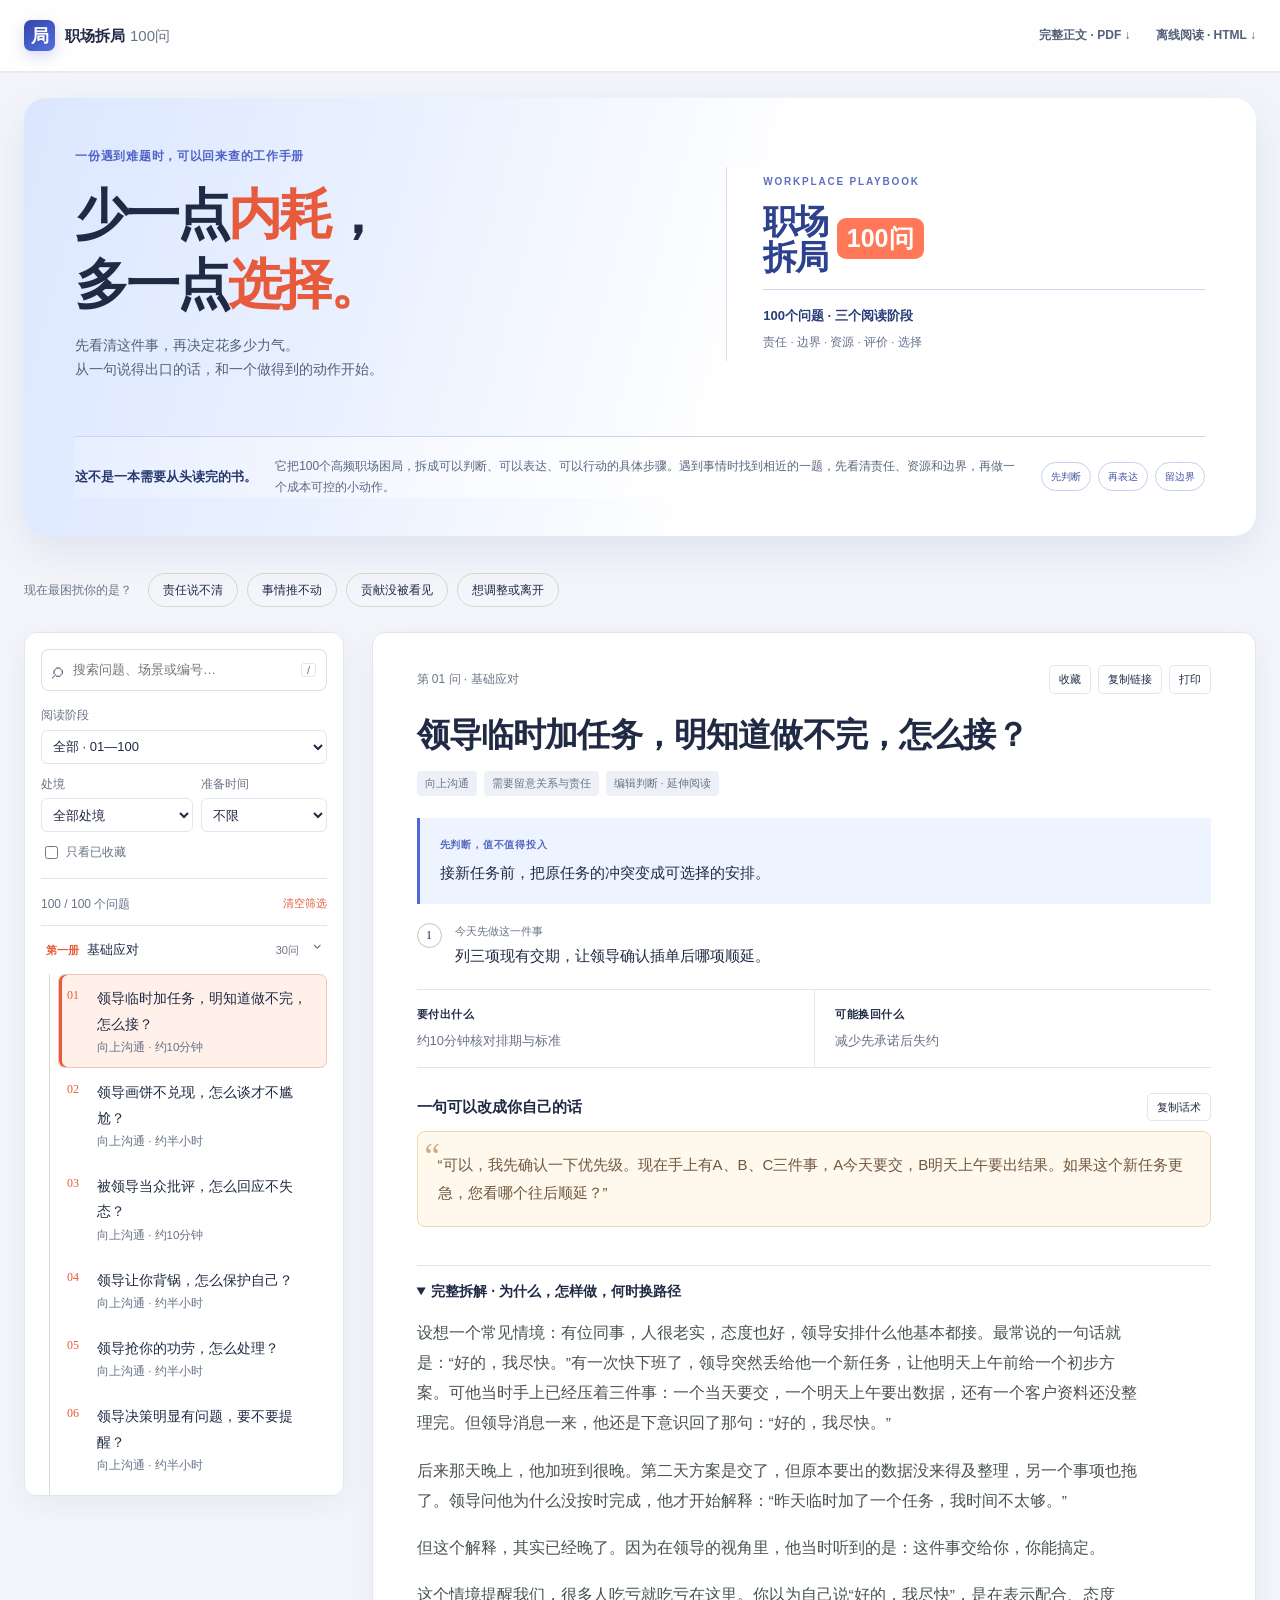
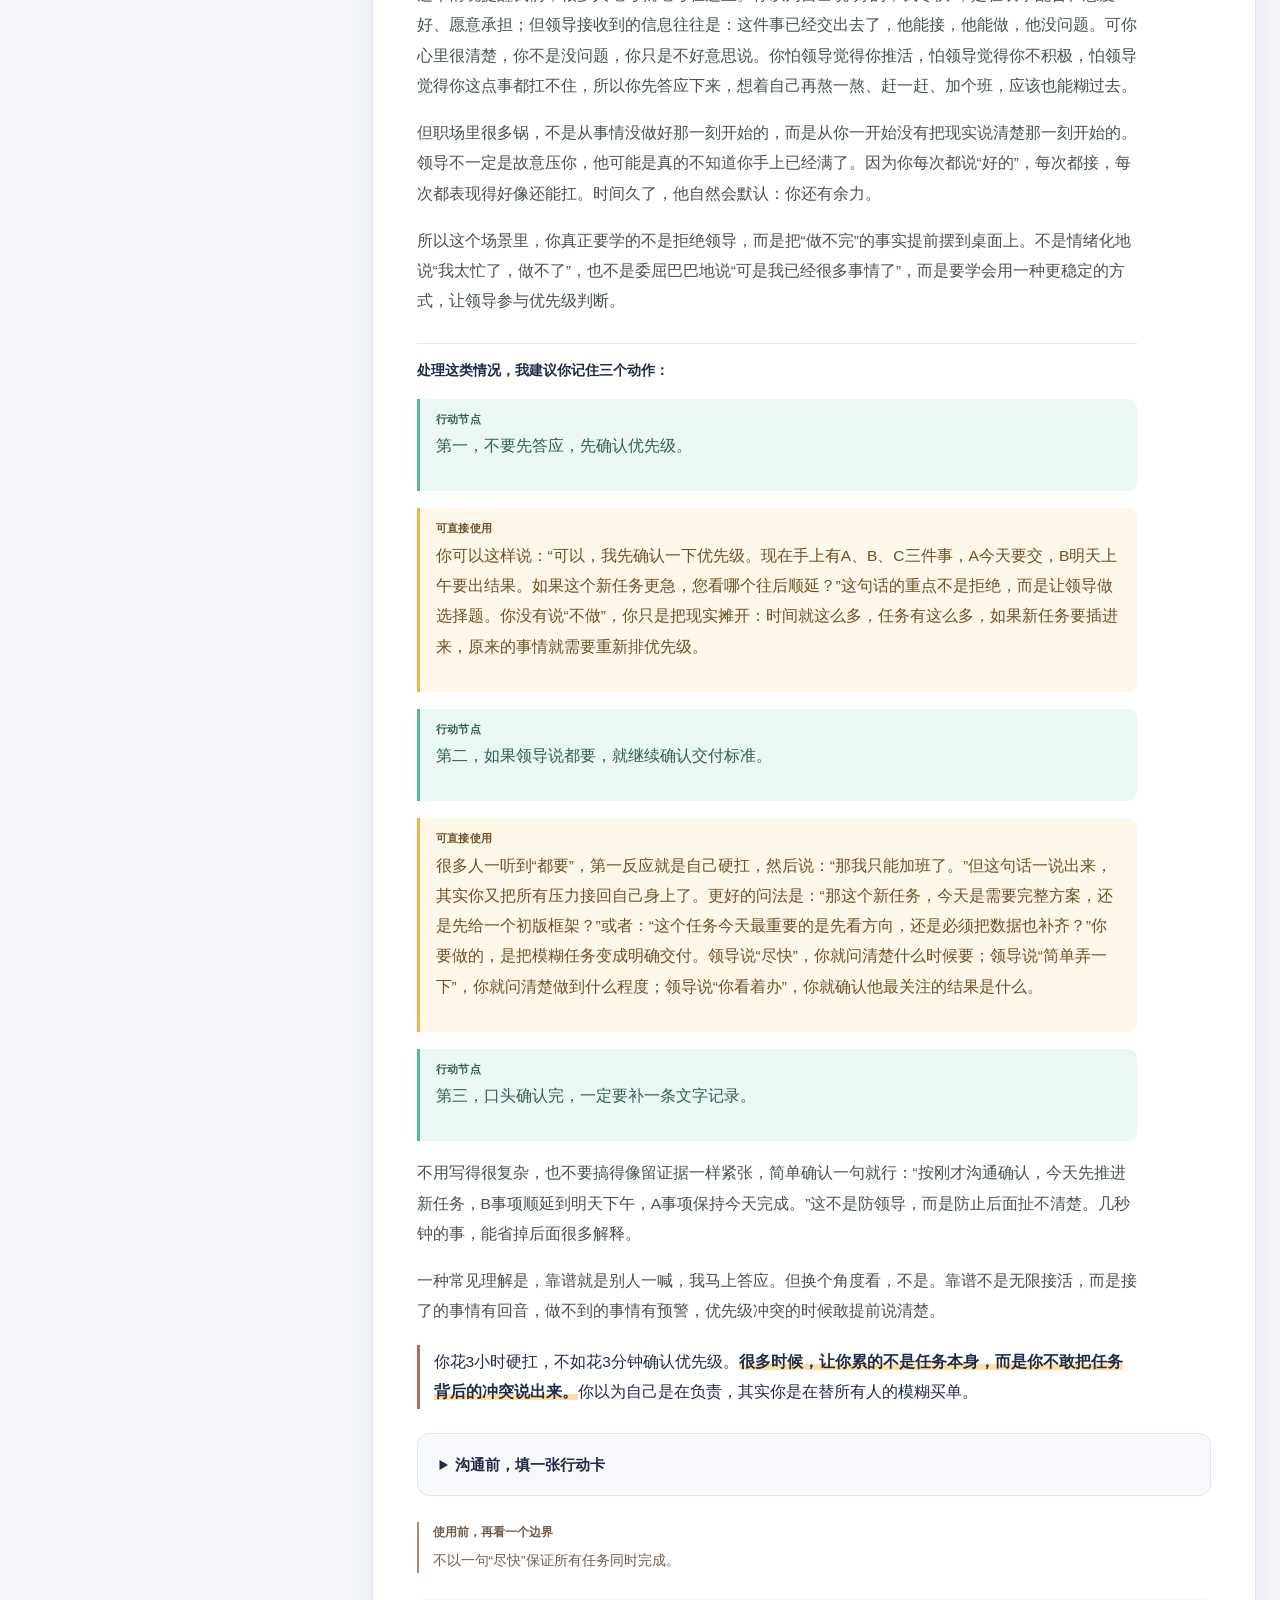
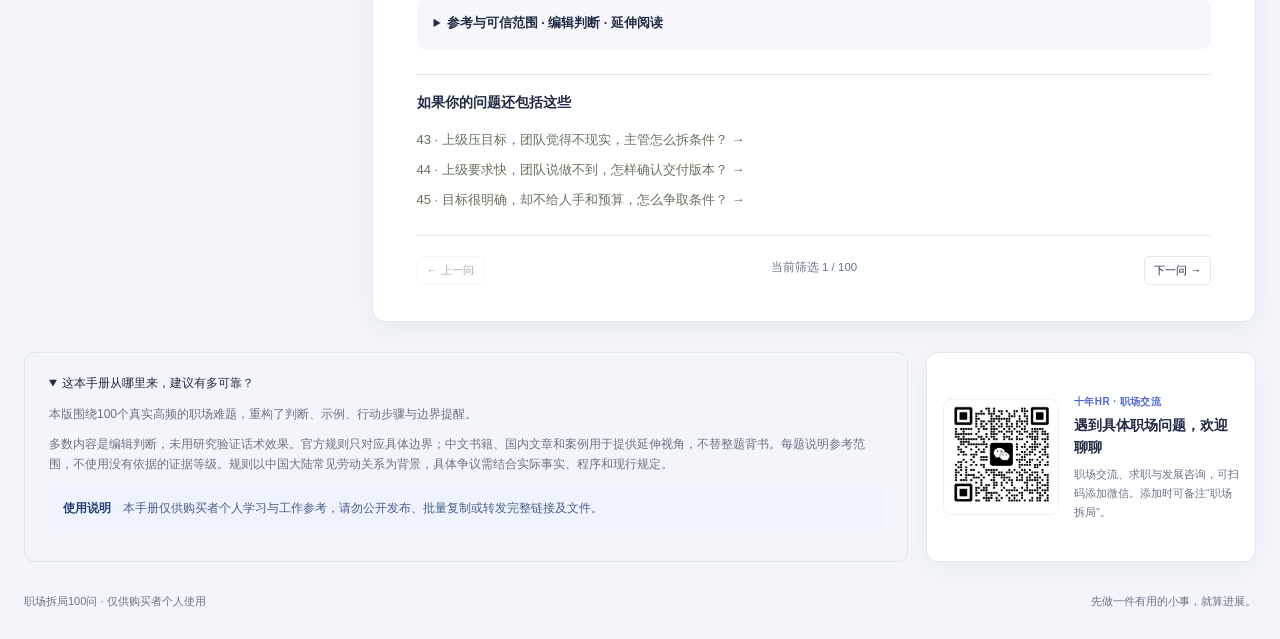
==== commit 419e03c2: "Add private-use notice and discourage indexing" ====
--- a/index.html
+++ b/index.html
@@ -1,7 +1,7 @@
 <!doctype html>
-<html lang="zh-CN"><head><meta charset="utf-8"><meta name="viewport" content="width=device-width,initial-scale=1"><meta name="description" content="100个职场难题，逐题说明判断、行动、成本、收益和边界。"><meta name="theme-color" content="#f3f5fa"><meta property="og:type" content="website"><meta property="og:title" content="职场拆局100问 · 少一点内耗，多一点选择"><meta property="og:description" content="一份遇到职场难题时，可以回来查的工作手册。"><meta property="og:url" content="https://samuelsin526.github.io/-627806/"><link rel="canonical" href="https://samuelsin526.github.io/-627806/"><title>职场拆局100问 · 少一点内耗，多一点选择</title><link rel="stylesheet" href="style.css?v=112-white"></head>
+<html lang="zh-CN"><head><meta charset="utf-8"><meta name="viewport" content="width=device-width,initial-scale=1"><meta name="description" content="100个职场难题，逐题说明判断、行动、成本、收益和边界。"><meta name="robots" content="noindex,nofollow,noarchive,nosnippet,noimageindex"><meta name="googlebot" content="noindex,nofollow,noarchive,nosnippet,noimageindex"><meta name="bingbot" content="noindex,nofollow,noarchive,nosnippet,noimageindex"><meta name="theme-color" content="#f3f5fa"><meta property="og:type" content="website"><meta property="og:title" content="职场拆局100问 · 少一点内耗，多一点选择"><meta property="og:description" content="一份遇到职场难题时，可以回来查的工作手册。"><meta property="og:url" content="https://samuelsin526.github.io/-627806/"><link rel="canonical" href="https://samuelsin526.github.io/-627806/"><title>职场拆局100问 · 少一点内耗，多一点选择</title><link rel="stylesheet" href="style.css?v=113-private-use"></head>
 <body><a class="skip" href="#detail">跳到正文</a><header class="top"><a class="brand" href="#q=1"><span class="brand-mark">局</span><span>职场拆局<span class="brand-count">100问</span></span></a><nav aria-label="下载工具"><a href="output/pdf/职场拆局100问-完整正文.pdf" download>完整正文 · PDF ↓</a><a href="offline.html" download>离线阅读 · HTML ↓</a></nav></header>
 <main class="wrap"><section class="hero"><div class="hero-copy"><div class="eyebrow">一份遇到难题时，可以回来查的工作手册</div><h1>少一点<span>内耗</span>，<br>多一点<span>选择。</span></h1><p>先看清这件事，再决定花多少力气。<br>从一句说得出口的话，和一个做得到的动作开始。</p></div><div class="hero-cover" aria-label="职场拆局100问"><div class="cover-kicker">WORKPLACE PLAYBOOK</div><div class="cover-title"><span>职场</span><span>拆局</span><strong>100问</strong></div><div class="cover-line"></div><div class="cover-bottom"><b>100个问题 · 三个阅读阶段</b><p>责任 · 边界 · 资源 · 评价 · 选择</p></div></div><div class="hero-intro"><b>这不是一本需要从头读完的书。</b><p>它把100个高频职场困局，拆成可以判断、可以表达、可以行动的具体步骤。遇到事情时找到相近的一题，先看清责任、资源和边界，再做一个成本可控的小动作。</p><div><span>先判断</span><span>再表达</span><span>留边界</span></div></div></section>
 <section class="start" aria-label="从当前处境开始"><span>现在最困扰你的是？</span><button data-start="背锅">责任说不清</button><button data-start="推进">事情推不动</button><button data-start="绩效">贡献没被看见</button><button data-start="离职">想调整或离开</button></section>
 <div class="workspace"><aside class="sidebar" aria-label="查找问题"><label class="sr-only" for="search">搜索问题或正文</label><div class="search-wrap"><span aria-hidden="true">⌕</span><input id="search" type="search" placeholder="搜索问题、场景或编号…"><kbd>/</kbd></div><div class="filters"><label for="volume">阅读阶段</label><select id="volume"><option value="all">全部 · 01—100</option><option value="1">基础应对 · 01—30</option><option value="2">协作进阶 · 31—60</option><option value="3">高阶判断与选择 · 61—100</option></select><div class="filter-pair"><div><label for="category">处境</label><select id="category"><option value="all">全部处境</option><option value="up">向上沟通</option><option value="peer">同事协作</option><option value="manage">团队管理</option><option value="self">工作自保</option><option value="talk">表达与发展</option><option value="org">组织判断</option></select></div><div><label for="time">准备时间</label><select id="time"><option value="all">不限</option><option value="10">10分钟内</option><option value="30">30分钟内</option></select></div></div><label class="saved-filter"><input id="savedOnly" type="checkbox">只看已收藏</label></div><div class="list-head"><span id="count" role="status" aria-live="polite"></span><button id="reset">清空筛选</button></div><div id="questionList" class="question-list"></div><p class="side-note">时间是准备动作的编辑估计，不包含等待、练习或正式程序。建议不保证结果。</p></aside><article id="detail" class="detail" tabindex="-1" aria-label="问题正文"></article></div>
-<section class="bottom-area"><section class="about"><details><summary>这本手册从哪里来，建议有多可靠？</summary><p>本版围绕100个真实高频的职场难题，重构了判断、示例、行动步骤与边界提醒。</p><p>多数内容是编辑判断，未用研究验证话术效果。官方规则只对应具体边界；中文书籍、国内文章和案例用于提供延伸视角，不替整题背书。每题说明参考范围，不使用没有依据的证据等级。规则以中国大陆常见劳动关系为背景，具体争议需结合实际事实、程序和现行规定。</p></details></section><aside class="contact-card" aria-label="十年HR职场交流与咨询"><img src="assets/wechat-qr.png" alt="微信二维码"><div><span>十年HR · 职场交流</span><b>遇到具体职场问题，欢迎聊聊</b><p>职场交流、求职与发展咨询，可扫码添加微信。添加时可备注“职场拆局”。</p></div></aside></section></main><footer class="wrap footer"><span>职场拆局100问 · PDF全文重构版 2026.10.07</span><span>先做一件有用的小事，就算进展。</span></footer><noscript><p class="wrap">当前浏览器未开启JavaScript，请下载<a href="output/pdf/职场拆局100问-完整正文.pdf">完整正文PDF</a>。</p></noscript><script src="evidence.js?v=110"></script><script src="data.js?v=110"></script><script src="app.js?v=110"></script></body></html>
+<section class="bottom-area"><section class="about"><details><summary>这本手册从哪里来，建议有多可靠？</summary><p>本版围绕100个真实高频的职场难题，重构了判断、示例、行动步骤与边界提醒。</p><p>多数内容是编辑判断，未用研究验证话术效果。官方规则只对应具体边界；中文书籍、国内文章和案例用于提供延伸视角，不替整题背书。每题说明参考范围，不使用没有依据的证据等级。规则以中国大陆常见劳动关系为背景，具体争议需结合实际事实、程序和现行规定。</p></details><p class="personal-use"><b>使用说明</b>　本手册仅供购买者个人学习与工作参考，请勿公开发布、批量复制或转发完整链接及文件。</p></section><aside class="contact-card" aria-label="十年HR职场交流与咨询"><img src="assets/wechat-qr.png" alt="微信二维码"><div><span>十年HR · 职场交流</span><b>遇到具体职场问题，欢迎聊聊</b><p>职场交流、求职与发展咨询，可扫码添加微信。添加时可备注“职场拆局”。</p></div></aside></section></main><footer class="wrap footer"><span>职场拆局100问 · 仅供购买者个人使用</span><span>先做一件有用的小事，就算进展。</span></footer><noscript><p class="wrap">当前浏览器未开启JavaScript，请下载<a href="output/pdf/职场拆局100问-完整正文.pdf">完整正文PDF</a>。</p></noscript><script src="evidence.js?v=110"></script><script src="data.js?v=110"></script><script src="app.js?v=110"></script></body></html>
--- a/style.css
+++ b/style.css
@@ -42,3 +42,4 @@
 /* Make the right half unmistakably white; blue remains only on the left. */
 .hero{background:linear-gradient(105deg,#dce7ff 0%,#eaf1ff 30%,#f8faff 49%,#fff 58%,#fff 100%)}.hero::before,.hero::after{display:none}.hero-cover{background:#fff;border-left-color:#d7ddef}.hero-intro{background:linear-gradient(90deg,rgba(255,255,255,.18),rgba(255,255,255,.76) 58%,#fff 100%)}
 @media(max-width:650px){.hero{background:linear-gradient(180deg,#dce7ff 0%,#edf3ff 40%,#fff 62%,#fff 100%)}.hero-cover{background:transparent}}
+.personal-use{margin:16px -4px -4px;padding:13px 14px;border-radius:8px;background:#eef3ff;color:#4c5f89}.personal-use b{color:#263d75}
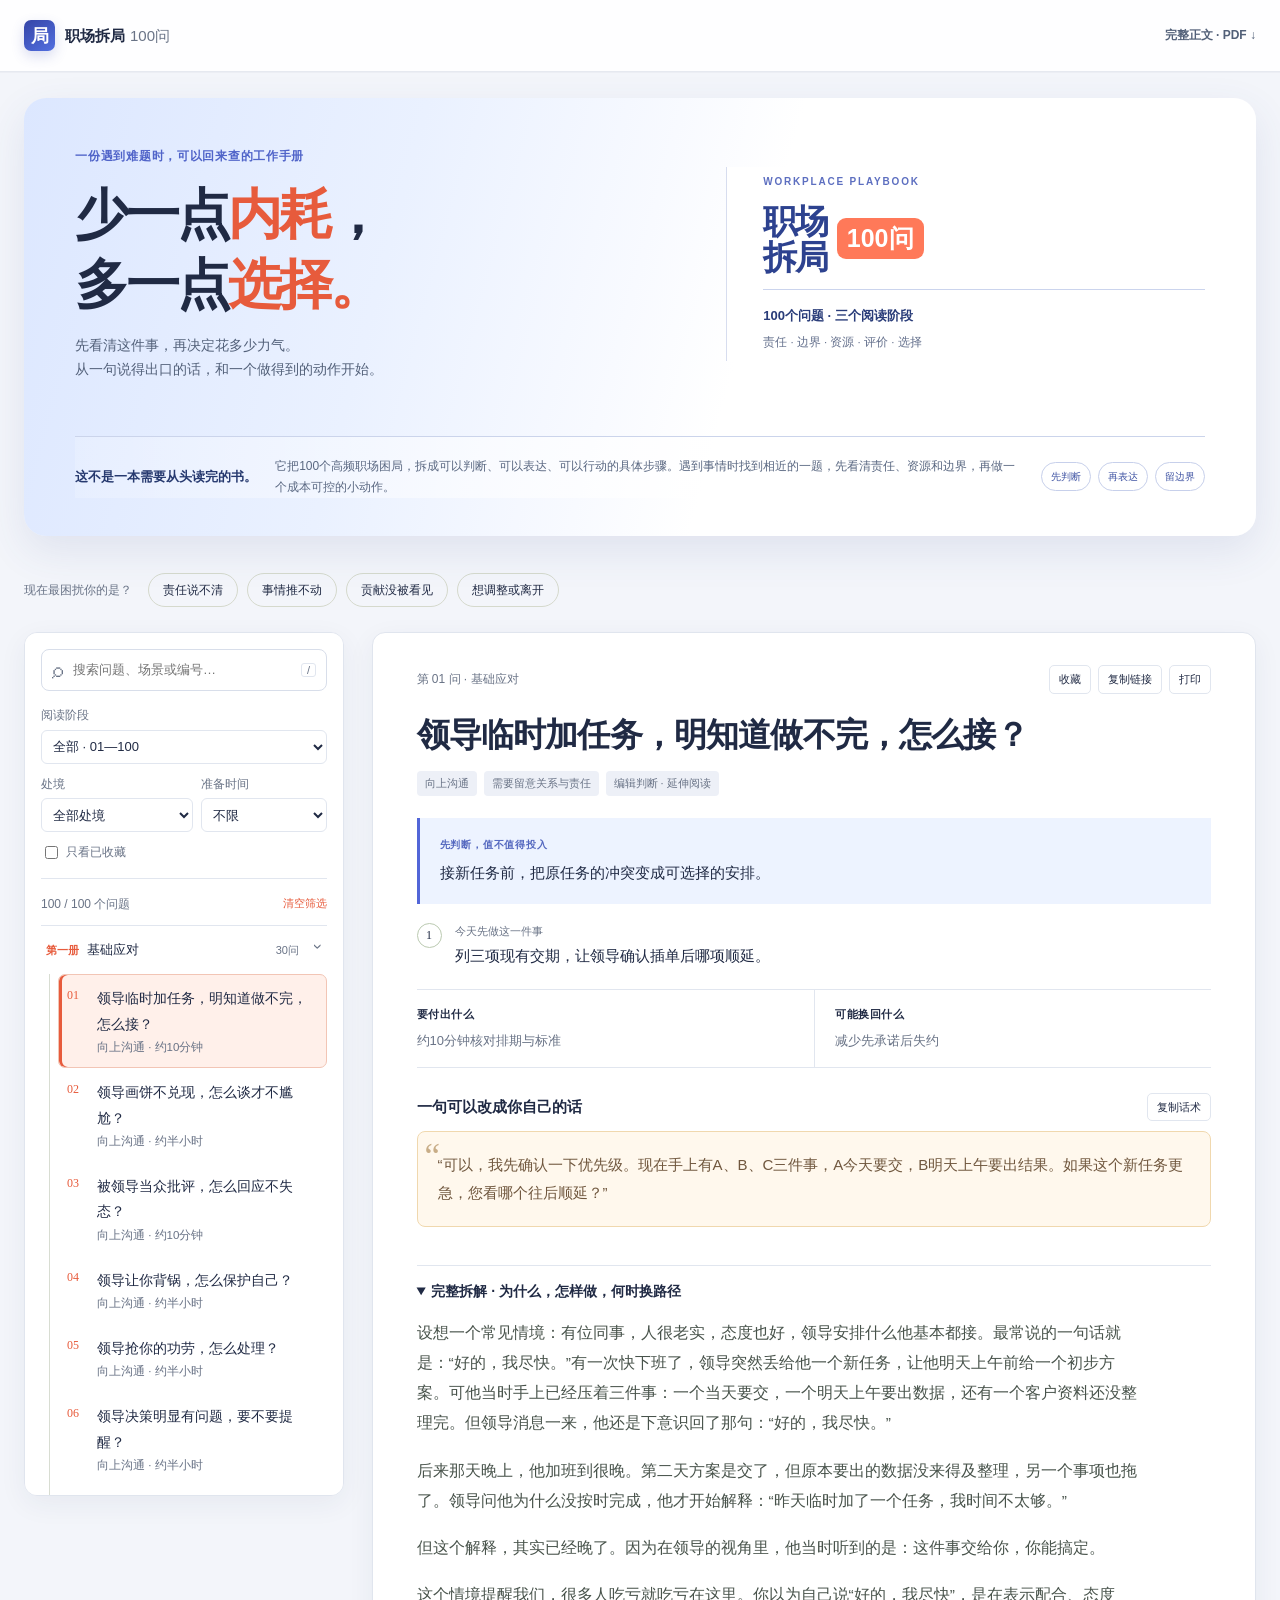
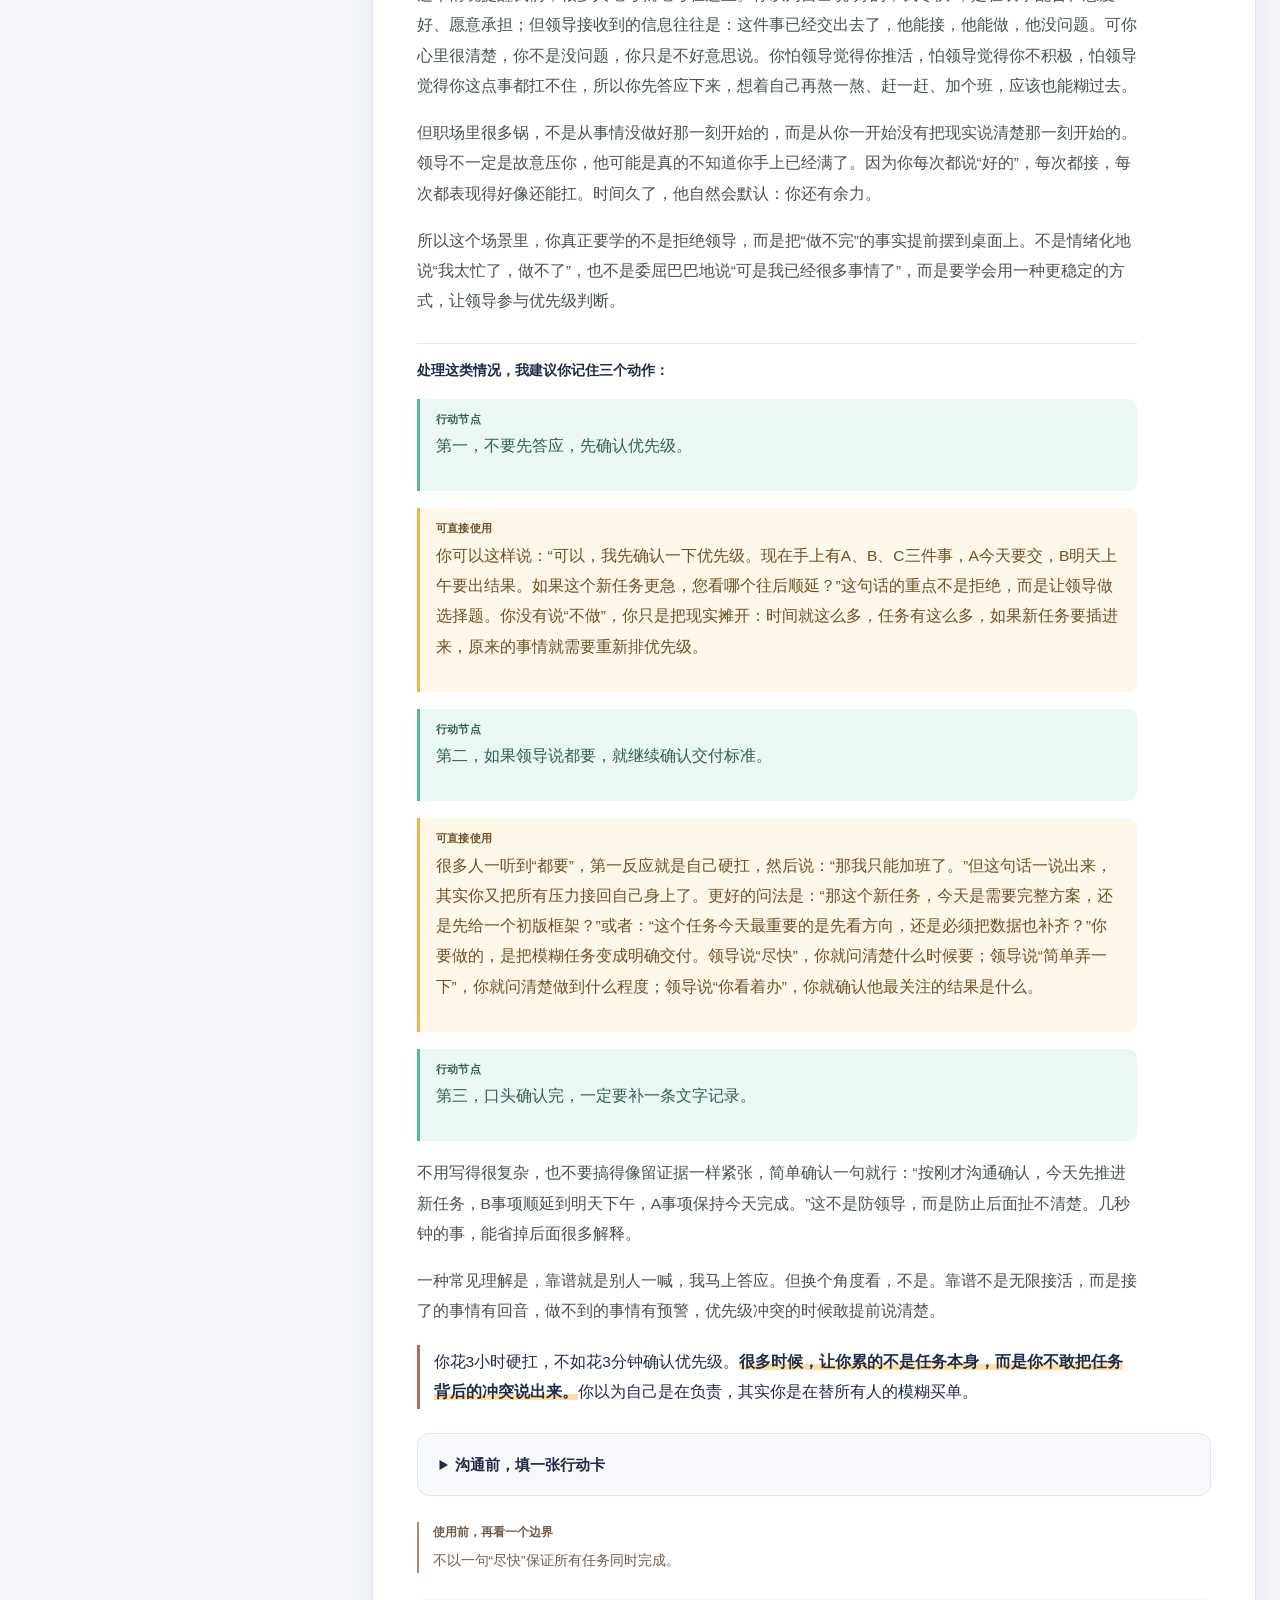
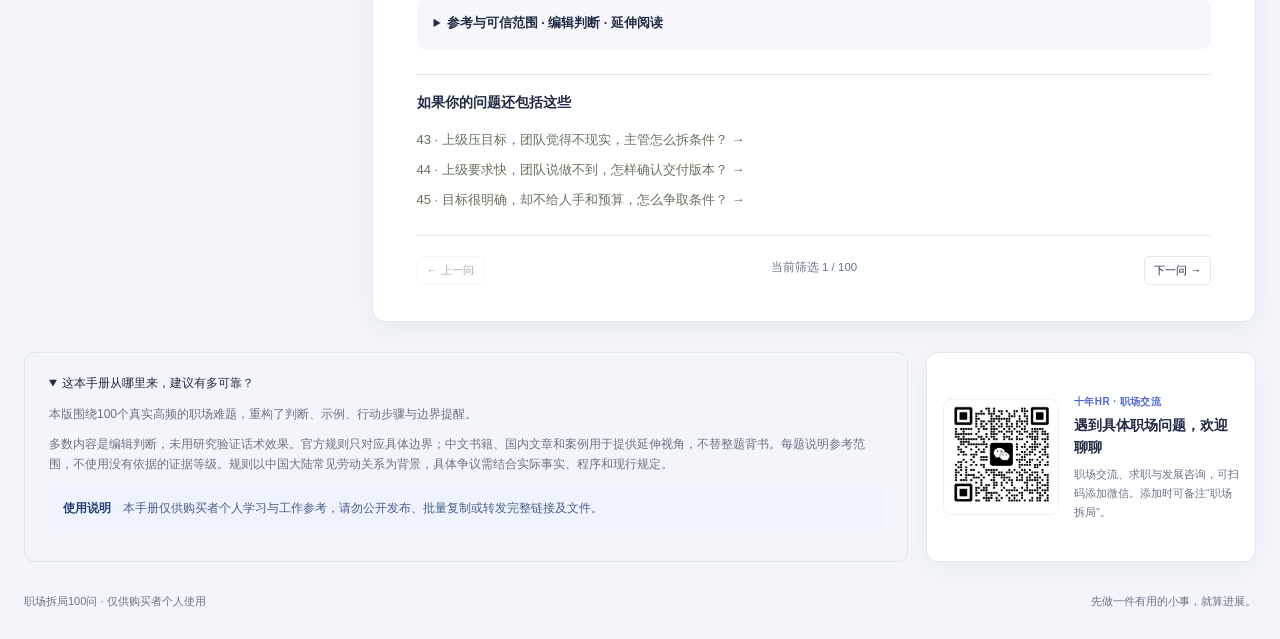
==== commit cf233c6f: "Remove offline HTML download" ====
--- a/index.html
+++ b/index.html
@@ -1,6 +1,6 @@
 <!doctype html>
-<html lang="zh-CN"><head><meta charset="utf-8"><meta name="viewport" content="width=device-width,initial-scale=1"><meta name="description" content="100个职场难题，逐题说明判断、行动、成本、收益和边界。"><meta name="robots" content="noindex,nofollow,noarchive,nosnippet,noimageindex"><meta name="googlebot" content="noindex,nofollow,noarchive,nosnippet,noimageindex"><meta name="bingbot" content="noindex,nofollow,noarchive,nosnippet,noimageindex"><meta name="theme-color" content="#f3f5fa"><meta property="og:type" content="website"><meta property="og:title" content="职场拆局100问 · 少一点内耗，多一点选择"><meta property="og:description" content="一份遇到职场难题时，可以回来查的工作手册。"><meta property="og:url" content="https://samuelsin526.github.io/-627806/"><link rel="canonical" href="https://samuelsin526.github.io/-627806/"><title>职场拆局100问 · 少一点内耗，多一点选择</title><link rel="stylesheet" href="style.css?v=113-private-use"></head>
-<body><a class="skip" href="#detail">跳到正文</a><header class="top"><a class="brand" href="#q=1"><span class="brand-mark">局</span><span>职场拆局<span class="brand-count">100问</span></span></a><nav aria-label="下载工具"><a href="output/pdf/职场拆局100问-完整正文.pdf" download>完整正文 · PDF ↓</a><a href="offline.html" download>离线阅读 · HTML ↓</a></nav></header>
+<html lang="zh-CN"><head><meta charset="utf-8"><meta name="viewport" content="width=device-width,initial-scale=1"><meta name="description" content="100个职场难题，逐题说明判断、行动、成本、收益和边界。"><meta name="robots" content="noindex,nofollow,noarchive,nosnippet,noimageindex"><meta name="googlebot" content="noindex,nofollow,noarchive,nosnippet,noimageindex"><meta name="bingbot" content="noindex,nofollow,noarchive,nosnippet,noimageindex"><meta name="theme-color" content="#f3f5fa"><meta property="og:type" content="website"><meta property="og:title" content="职场拆局100问 · 少一点内耗，多一点选择"><meta property="og:description" content="一份遇到职场难题时，可以回来查的工作手册。"><meta property="og:url" content="https://samuelsin526.github.io/-627806/"><link rel="canonical" href="https://samuelsin526.github.io/-627806/"><title>职场拆局100问 · 少一点内耗，多一点选择</title><link rel="stylesheet" href="style.css?v=114-pdf-only"></head>
+<body><a class="skip" href="#detail">跳到正文</a><header class="top"><a class="brand" href="#q=1"><span class="brand-mark">局</span><span>职场拆局<span class="brand-count">100问</span></span></a><nav aria-label="下载工具"><a href="output/pdf/职场拆局100问-完整正文.pdf" download>完整正文 · PDF ↓</a></nav></header>
 <main class="wrap"><section class="hero"><div class="hero-copy"><div class="eyebrow">一份遇到难题时，可以回来查的工作手册</div><h1>少一点<span>内耗</span>，<br>多一点<span>选择。</span></h1><p>先看清这件事，再决定花多少力气。<br>从一句说得出口的话，和一个做得到的动作开始。</p></div><div class="hero-cover" aria-label="职场拆局100问"><div class="cover-kicker">WORKPLACE PLAYBOOK</div><div class="cover-title"><span>职场</span><span>拆局</span><strong>100问</strong></div><div class="cover-line"></div><div class="cover-bottom"><b>100个问题 · 三个阅读阶段</b><p>责任 · 边界 · 资源 · 评价 · 选择</p></div></div><div class="hero-intro"><b>这不是一本需要从头读完的书。</b><p>它把100个高频职场困局，拆成可以判断、可以表达、可以行动的具体步骤。遇到事情时找到相近的一题，先看清责任、资源和边界，再做一个成本可控的小动作。</p><div><span>先判断</span><span>再表达</span><span>留边界</span></div></div></section>
 <section class="start" aria-label="从当前处境开始"><span>现在最困扰你的是？</span><button data-start="背锅">责任说不清</button><button data-start="推进">事情推不动</button><button data-start="绩效">贡献没被看见</button><button data-start="离职">想调整或离开</button></section>
 <div class="workspace"><aside class="sidebar" aria-label="查找问题"><label class="sr-only" for="search">搜索问题或正文</label><div class="search-wrap"><span aria-hidden="true">⌕</span><input id="search" type="search" placeholder="搜索问题、场景或编号…"><kbd>/</kbd></div><div class="filters"><label for="volume">阅读阶段</label><select id="volume"><option value="all">全部 · 01—100</option><option value="1">基础应对 · 01—30</option><option value="2">协作进阶 · 31—60</option><option value="3">高阶判断与选择 · 61—100</option></select><div class="filter-pair"><div><label for="category">处境</label><select id="category"><option value="all">全部处境</option><option value="up">向上沟通</option><option value="peer">同事协作</option><option value="manage">团队管理</option><option value="self">工作自保</option><option value="talk">表达与发展</option><option value="org">组织判断</option></select></div><div><label for="time">准备时间</label><select id="time"><option value="all">不限</option><option value="10">10分钟内</option><option value="30">30分钟内</option></select></div></div><label class="saved-filter"><input id="savedOnly" type="checkbox">只看已收藏</label></div><div class="list-head"><span id="count" role="status" aria-live="polite"></span><button id="reset">清空筛选</button></div><div id="questionList" class="question-list"></div><p class="side-note">时间是准备动作的编辑估计，不包含等待、练习或正式程序。建议不保证结果。</p></aside><article id="detail" class="detail" tabindex="-1" aria-label="问题正文"></article></div>
--- a/style.css
+++ b/style.css
@@ -43,3 +43,4 @@
 .hero{background:linear-gradient(105deg,#dce7ff 0%,#eaf1ff 30%,#f8faff 49%,#fff 58%,#fff 100%)}.hero::before,.hero::after{display:none}.hero-cover{background:#fff;border-left-color:#d7ddef}.hero-intro{background:linear-gradient(90deg,rgba(255,255,255,.18),rgba(255,255,255,.76) 58%,#fff 100%)}
 @media(max-width:650px){.hero{background:linear-gradient(180deg,#dce7ff 0%,#edf3ff 40%,#fff 62%,#fff 100%)}.hero-cover{background:transparent}}
 .personal-use{margin:16px -4px -4px;padding:13px 14px;border-radius:8px;background:#eef3ff;color:#4c5f89}.personal-use b{color:#263d75}
+@media(max-width:650px){nav a:first-child{display:inline}}
